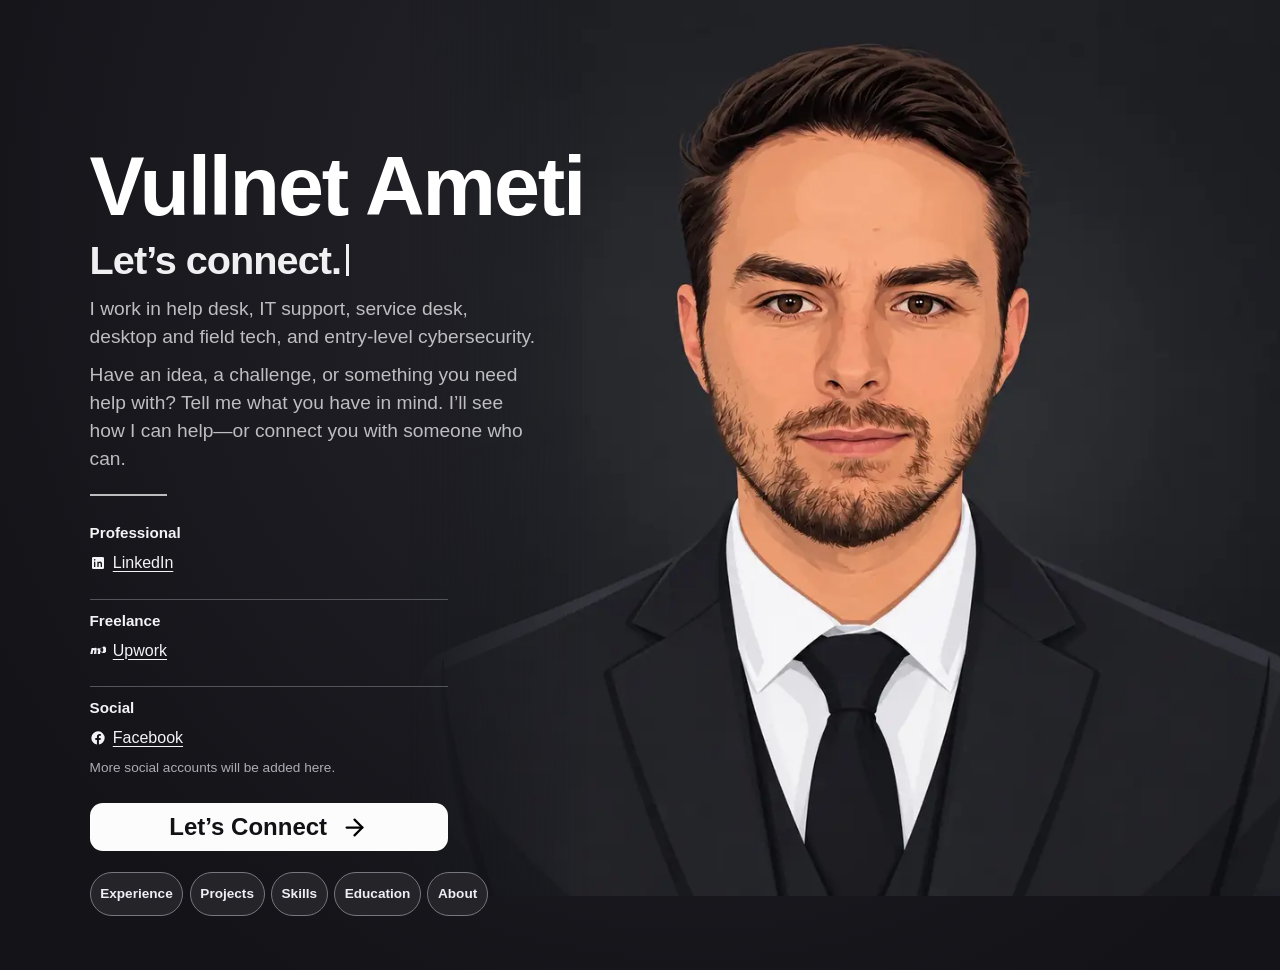
==== index.html @ 23dc3342 "Merge pull request #1 from deusordo/va-link-hub Turn /va into a professional, freelance, and social " ====
<!doctype html>
<html lang="en">
<head>
  <meta charset="utf-8">
  <meta name="viewport" content="width=device-width,initial-scale=1">
  <meta name="theme-color" content="#17171b">
  <meta name="description" content="Help desk, IT support, service desk, desktop and field tech, and entry-level cybersecurity. Connect with Vullnet Ameti.">
  <title>Vullnet Ameti | Let’s Connect</title>
  <link rel="canonical" href="https://deusordo.github.io/va/">
  <meta property="og:type" content="website">
  <meta property="og:site_name" content="Vullnet Ameti | Let’s Connect">
  <meta property="og:title" content="Vullnet Ameti | Let’s Connect">
  <meta property="og:description" content="Help desk, IT support, service desk, desktop and field tech, and entry-level cybersecurity. Connect with Vullnet Ameti.">
  <meta property="og:url" content="https://deusordo.github.io/va/">
  <meta property="og:image" content="https://deusordo.github.io/va/social-preview.jpg">
  <meta property="og:image:width" content="1200">
  <meta property="og:image:height" content="630">
  <meta property="og:image:alt" content="Vullnet Ameti’s illustrated portrait beside the words Let’s Connect">
  <meta name="twitter:card" content="summary_large_image">
  <meta name="twitter:title" content="Vullnet Ameti | Let’s Connect">
  <meta name="twitter:description" content="Help desk, IT support, service desk, desktop and field tech, and entry-level cybersecurity. Connect with Vullnet Ameti.">
  <meta name="twitter:image" content="https://deusordo.github.io/va/social-preview.jpg">
  <meta name="twitter:image:alt" content="Vullnet Ameti’s illustrated portrait beside the words Let’s Connect">
  <link rel="icon" type="image/png" sizes="32x32" href="favicon.png">
  <link rel="stylesheet" href="styles.css?v=20261122hub">
</head>
<body>
  <main class="hero" aria-label="Vullnet Ameti | Let’s Connect">
    <section class="content" aria-labelledby="page-title">
      <h1 id="page-title">Vullnet Ameti</h1>
      <h2 class="tagline">
        <span class="tagline-original">Let’s connect.</span>
        <span class="tagline-animated" aria-hidden="true" hidden>Let’s <span class="tagline-word">connect.</span></span>
      </h2>
      <div class="intro-copy">
        <p>I work in help desk, IT support, service desk, desktop and field tech, and entry-level cybersecurity.</p>
        <p>Have an idea, a challenge, or something you need help with? Tell me what you have in mind. I’ll see how I can help—or connect you with someone who can.</p>
      </div>
      <div class="rule" aria-hidden="true"></div>
      <div class="link-hub" aria-label="Ways to connect">
        <section aria-labelledby="hub-professional">
          <h2 id="hub-professional">Professional</h2>
          <ul class="hub-links">
            <li>
              <a href="https://www.linkedin.com/in/vameti" target="_blank" rel="noopener noreferrer">
                <svg viewBox="0 0 24 24" width="16" height="16" fill="currentColor" aria-hidden="true" focusable="false"><path d="M19 3a2 2 0 0 1 2 2v14a2 2 0 0 1-2 2H5a2 2 0 0 1-2-2V5a2 2 0 0 1 2-2h14ZM8 10H6v8h2v-8ZM7 6.1a1.2 1.2 0 1 0 0 2.4 1.2 1.2 0 0 0 0-2.4Zm8.4 3.7c-1.1 0-1.9.5-2.4 1.2v-1h-2v8h2v-4.4c0-1 .5-1.7 1.5-1.7s1.5.7 1.5 1.7V18h2v-4.8c0-2-1-3.4-2.6-3.4Z"/></svg>
                LinkedIn
              </a>
            </li>
          </ul>
        </section>
        <section aria-labelledby="hub-freelance">
          <h2 id="hub-freelance">Freelance</h2>
          <ul class="hub-links">
            <li>
              <a href="https://www.upwork.com/freelancers/~01e69dcc253a050447" target="_blank" rel="noopener noreferrer">
                <svg viewBox="0 0 24 24" width="16" height="16" fill="currentColor" aria-hidden="true" focusable="false"><path d="M18.6 7.3c-1.7 0-3.1.8-4.1 2.1l.3-1.7h-3.5l-1.2 8.3c0 .3-.3.5-.6.5h-.1c-.5 0-.8-.5-.7-1L10 9.3c.2-1.3-.6-2-1.9-2-.9 0-1.8.4-2.5 1.1L6.2 7.5H2.5L.4 16.6h3.5l.8-5.2c.1-.6.6-1 1.2-1s.9.5.8 1.1l-.8 5.1h3.6l.8-5.2c.1-.6.6-1 1.2-1s.9.5.8 1.1l-.8 5.1h3.6l.6-4.1c1.1 1.6 2.6 2.6 4.5 2.6 2.4 0 4.4-2 4.4-5.2 0-2.7-1.7-4.5-4.5-4.5Zm-.4 6.3c-1.2 0-2.2-1-2.7-2.6l-.2-1c.5-1.5 1.5-2.4 2.7-2.4 1.2 0 2 .8 2 2.2 0 1.8-.8 3.8-1.8 3.8Z"/></svg>
                Upwork
              </a>
            </li>
          </ul>
        </section>
        <section aria-labelledby="hub-social">
          <h2 id="hub-social">Social</h2>
          <ul class="hub-links">
            <li>
              <a href="https://www.facebook.com/profile.php?id=61583661305704" target="_blank" rel="noopener noreferrer">
                <svg viewBox="0 0 24 24" width="16" height="16" fill="currentColor" aria-hidden="true" focusable="false"><path d="M22 12a10 10 0 1 0-11.6 9.9v-7h-2.5V12h2.5V9.8c0-2.5 1.5-3.9 3.7-3.9 1.1 0 2.2.2 2.2.2v2.5h-1.3c-1.2 0-1.6.7-1.6 1.5V12h2.8l-.4 2.9h-2.4v7A10 10 0 0 0 22 12Z"/></svg>
                Facebook
              </a>
            </li>
          </ul>
          <p class="hub-note">More social accounts will be added here.</p>
        </section>
      </div>
      <button id="open-form" class="button" type="button" aria-expanded="false" aria-controls="contact-panel">Let’s Connect <img class="icon" src="arrow-right.svg" alt="" aria-hidden="true"></button>
      <section id="contact-panel" class="contact-panel" aria-labelledby="contact-heading" hidden>
        <div class="panel-heading"><h2 id="contact-heading" tabindex="-1">Let’s Connect</h2><button id="close-form" type="button" class="close" aria-label="Close contact form"><img class="icon" src="x.svg" alt="" aria-hidden="true"></button></div>
        <form id="contact-form" method="POST" action="https://formspree.io/f/xwloqyor">
          <div class="form-field">
            <label for="contact-name">Name</label>
            <input id="contact-name" name="name" type="text" autocomplete="name" pattern="(?=.*\p{L})[\p{L}\p{M} .’'\-]+" title="Use letters, spaces, apostrophes, periods, or hyphens." maxlength="160" required>
          </div>
          <div class="field-row">
            <div class="form-field">
              <label for="email">Email</label>
              <input id="email" name="email" type="email" autocomplete="email" pattern="[^@\s]+@[^@\s]+\.[^@\s]+" title="Enter an email address like you@example.com." maxlength="254" required>
            </div>
            <div class="form-field">
              <label for="phone">Phone (optional)</label>
              <input id="phone" name="phone" type="tel" autocomplete="tel" pattern="\+?(?:[ .\(\)\-]*[0-9]){7,15}[ .\(\)\-]*" title="Enter 7 to 15 digits. Include a country code for international numbers." maxlength="40">
            </div>
          </div>
          <div class="form-field">
            <label for="message">What can I help you with?</label>
            <textarea id="message" name="message" rows="3" maxlength="5000" required placeholder="Tell me a little about your idea, challenge, or what you need help with."></textarea>
          </div>
          <details class="meeting-options" id="meeting-options" hidden>
            <summary>Suggest a meeting time (optional)</summary>
            <fieldset class="time-request" id="time-request" aria-describedby="time-hours time-request-help">
              <legend class="field-label">Preferred meeting time</legend>
              <p class="time-help" id="time-hours">Monday–Friday, 4–9 PM Central Time.</p>
              <div class="calendar-view picker-view">
                <div class="month-heading">
                  <button type="button" id="previous-month" aria-label="Previous month">‹</button>
                  <p id="preferred-month" aria-live="polite"></p>
                  <button type="button" id="next-month" aria-label="Next month">›</button>
                </div>
                <div class="calendar-week" aria-hidden="true">
                  <span>Sun</span><span>Mon</span><span>Tue</span><span>Wed</span><span>Thu</span><span>Fri</span><span>Sat</span>
                </div>
                <div class="calendar-days" role="group" aria-labelledby="preferred-month"></div>
              </div>
              <div class="time-view picker-view" hidden>
                <div class="time-heading">
                  <button type="button" id="back-to-dates">‹ Dates</button>
                  <h3 id="chosen-date" tabindex="-1"></h3>
                </div>
                <div class="time-slots" role="group" aria-label="Preferred time slots"></div>
              </div>
              <div class="selection-view picker-view" hidden>
                <h3 id="selection-heading" tabindex="-1" aria-describedby="selected-slot">Selected date and time</h3>
                <p id="selected-slot">
                  <span id="selected-date-text"></span>
                  <span id="selected-time-text"></span>
                </p>
                <div class="selection-actions">
                  <button type="button" id="change-time">Change time</button>
                  <button type="button" id="change-date">Change date</button>
                </div>
              </div>
              <div class="time-choice">
                <p class="time-feedback" role="status"></p>
                <button type="button" id="skip-time">Skip scheduling</button>
              </div>
              <p class="time-help" id="time-request-help">Suggested times are requests, not confirmed appointments. I’ll follow up to confirm.</p>
            </fieldset>
          </details>
          <input type="hidden" name="subject" value="Vullnet Ameti | Personal Portfolio — New Connection Request">
          <input type="hidden" name="source" value="VA">
          <div class="honeypot" aria-hidden="true"><label for="website">Leave this blank</label><input id="website" name="_gotcha" type="text" tabindex="-1" autocomplete="off"></div>
          <p class="form-privacy">I use these details to respond to your inquiry and coordinate any help. Formspree processes this form.</p>
          <button class="button send" type="submit">Send Message <img class="icon" src="arrow-right.svg" alt="" aria-hidden="true"></button>
          <p id="form-status" class="status" role="status" aria-live="polite"></p>
          <p id="form-alternative" class="status form-alternative" hidden><a href="https://www.linkedin.com/in/vameti">Or reach me on LinkedIn</a></p>
        </form>
        <div class="contact-confirmation" id="contact-confirmation" hidden>
          <p id="confirmation-message">Thanks for reaching out. I’ve received your message and will review it. I’ll be in touch about the next steps.</p>
          <div id="confirmation-request" hidden>
            <p><strong>Preferred Meeting Time</strong><br><span id="confirmation-time"></span></p>
            <p>Your meeting is not yet confirmed. I’ll follow up to confirm.</p>
          </div>
        </div>
      </section>
    </section>
    <div class="portrait-wrap"><img src="portrait.svg" alt="Illustrated portrait of Vullnet Ameti wearing a dark suit" width="1000" height="1000"></div>
    <section class="portfolio" aria-label="Portfolio">
      <div class="portfolio-pills" role="group" aria-label="Portfolio sections" hidden>
        <button type="button" id="pill-experience" aria-controls="portfolio-experience" aria-expanded="false">Experience</button>
        <button type="button" id="pill-projects" aria-controls="portfolio-projects" aria-expanded="false">Projects</button>
        <button type="button" id="pill-skills" aria-controls="portfolio-skills" aria-expanded="false">Skills</button>
        <button type="button" id="pill-education" aria-controls="portfolio-education" aria-expanded="false">Education</button>
        <button type="button" id="pill-about" aria-controls="portfolio-about" aria-expanded="false">About</button>
      </div>
      <section class="portfolio-panel" id="portfolio-experience" aria-labelledby="experience-heading">
        <h2 id="experience-heading">Experience</h2>
        <dl class="work-history">
          <div>
            <div class="job-heading">
              <dt>Advocate Health <span>IT Technical Support Administrator II</span></dt>
              <dd>3+ years</dd>
            </div>
            <p class="job-line">IT support across 14 clinics, including help desk, service desk, and desktop and field support.</p>
          </div>
          <div>
            <div class="job-heading">
              <dt>Brooksource <span>IT Field Technician</span></dt>
              <dd>10 months</dd>
            </div>
            <p class="job-line">Contract field technician supporting Advocate Aurora Health: equipment setup, hardware and software support, and upgrades.</p>
          </div>
          <div>
            <div class="job-heading">
              <dt>Illyria Capital <span>Operations Analyst</span></dt>
              <dd>3 months</dd>
            </div>
            <p class="job-line">Prepared financial reports, market research, and competitor profiles.</p>
          </div>
          <div>
            <div class="job-heading">
              <dt>xCell Mobile / Planet Wireless <span>General Manager</span></dt>
              <dd>2 years, 7 months</dd>
            </div>
            <p class="job-line">Oversaw sales, technical support, HR, and accounting, and mentored staff.</p>
          </div>
          <div>
            <div class="job-heading">
              <dt>Milwaukee PC <span>Technician</span></dt>
              <dd>1 year</dd>
            </div>
            <p class="job-line">Diagnosed and repaired computers and performed hardware and software upgrades.</p>
          </div>
          <div>
            <div class="job-heading">
              <dt>Bemis <span>Production Assembler</span></dt>
              <dd>4 years</dd>
            </div>
            <p class="job-line">Production assembler.</p>
          </div>
          <div>
            <div class="job-heading">
              <dt>Fountain Park Restaurant <span>Assistant Manager</span></dt>
              <dd>6 years</dd>
            </div>
            <p class="job-line">Restaurant assistant manager.</p>
          </div>
        </dl>
      </section>
      <section class="portfolio-panel" id="portfolio-projects" aria-labelledby="projects-heading">
        <h2 id="projects-heading">Projects</h2>
        <ul class="portfolio-projects">
          <li>
            <div class="project-heading"><strong><a href="https://deusordo.github.io/men/" target="_blank" rel="noopener noreferrer">DEUS ORDO</a></strong><span class="project-status">Active initiative</span></div>
            <p>I’m organizing a brotherhood around mentorship, professional growth, accountability, and community service. I built its public site and the application flow for members and guests.</p>
            <p class="project-skills">Community building · Website development · Workflow design</p>
          </li>
          <li>
            <div class="project-heading"><strong>VIO AI Ecosystem</strong><span class="project-status">In development</span></div>
            <p>I’m building a personal AI system with specialized assistants for research, planning, and follow-up, with workflows that coordinate their work.</p>
            <p class="project-skills">AI tools · Process design · Automation</p>
          </li>
          <li>
            <div class="project-heading"><strong>Personal Home Lab</strong><span class="project-status">Active</span></div>
            <p>I configured a UniFi home network and use the setup to explore self-hosted services and Apple Home integrations through Homebridge.</p>
            <p class="project-skills">Networking · Systems administration · Smart-home integration</p>
          </li>
          <li>
            <div class="project-heading"><strong>NuMind</strong><span class="project-status">In development</span></div>
            <p>I’m developing a private educational toolkit for organizing early-learning activities, planning lessons, and tracking progress.</p>
            <p class="project-skills">Learning design · Information organization · Progress tracking</p>
          </li>

          <li>
            <div class="project-heading"><strong>Family Automation</strong><span class="project-status">In development</span></div>
            <p>I’m designing workflows that connect calendars, reminders, and shared routines so a household can coordinate tasks and schedules.</p>
            <p class="project-skills">Scheduling · Workflow design · Documentation</p>
          </li>
          <li>
            <div class="project-heading"><strong>Roundtable</strong><span class="project-status">Prototype</span></div>
            <p>I prototyped a local-first Mac app for assigning roles to AI assistants and comparing responses from different models.</p>
            <p class="project-skills">Rapid prototyping · Native Mac development · Multi-agent workflows</p>
          </li>
        </ul>
      </section>
      <section class="portfolio-panel" id="portfolio-skills" aria-labelledby="skills-heading">
        <h2 id="skills-heading">Skills</h2>
        <h3>Leadership and Management</h3>
        <ul class="portfolio-skills">
          <li>Team leadership</li>
          <li>Staff supervision</li>
          <li>Training and mentoring</li>
          <li>Operations management</li>
        </ul>
        <h3>Business and Operations</h3>
        <ul class="portfolio-skills">
          <li>Customer service</li>
          <li>Process improvement</li>
          <li>Practical problem-solving</li>
          <li>Workflow design</li>
        </ul>
        <h3>Communication and Relationships</h3>
        <ul class="portfolio-skills">
          <li>Cross-team collaboration</li>
          <li>Customer communication</li>
          <li>Vendor coordination</li>
          <li>Relationship building</li>
        </ul>
        <h3>Planning and Organization</h3>
        <ul class="portfolio-skills">
          <li>Project planning</li>
          <li>Task prioritization</li>
          <li>Scheduling</li>
          <li>Research</li>
          <li>Technical documentation</li>
        </ul>
        <h3>Technology</h3>
        <ul class="portfolio-skills">
          <li>IT support and troubleshooting</li>
          <li>Computer imaging and deployment</li>
          <li>Network troubleshooting</li>
          <li>Cybersecurity fundamentals</li>
          <li>Systems administration</li>
          <li>Smart-home integration</li>
          <li>AI tools and automation</li>
        </ul>
        <h3>Creative and Entrepreneurial</h3>
        <ul class="portfolio-skills">
          <li>Website development</li>
          <li>Product ideation</li>
          <li>Community building</li>
          <li>Systems design</li>
          <li>Independent learning</li>
        </ul>
      </section>
      <section class="portfolio-panel" id="portfolio-education" aria-labelledby="education-heading">
        <h2 id="education-heading">Education</h2>
        <p><strong>Associate of Applied Science in Cybersecurity</strong><br>Lakeshore Technical College · December 2024</p>
        <p><strong>B.S. in Cybersecurity and Information Assurance</strong><br>Western Governors University · In progress</p>
        <h3>Professional Certifications</h3>
        <p><strong>CompTIA A+</strong><br>April 14, 2026</p>
      </section>
      <section class="portfolio-panel" id="portfolio-about" aria-labelledby="about-heading">
        <h2 id="about-heading">About</h2>
        <p>I’m Vullnet Ameti. I work in IT support and help desk roles, and I’ve also managed businesses and worked on the production floor. I enjoy solving practical problems and connecting people who can help each other.</p>
        <p><strong>Practical experience. Personal connections. Follow-through.</strong></p>
      </section>
    </section>
    <div class="matrix-trail" aria-hidden="true"></div>
  </main>
  <script src="time-picker.js?v=1efd9b33efb6" defer></script>
  <script src="script.js?v=64a98c7fd4af" defer></script>
  <script src="typewriter.js?v=c1694b3ef0aa" defer></script>
  <script src="portfolio.js?v=20261122hub" defer></script>
  <script src="matrix.js?v=2095cfff401c" defer></script>
</body>
</html>
---- styles.css ----
:root {
  color-scheme: dark;
  font-family: Arial, Helvetica, sans-serif;
  color: #fff;
  background: #17171c;
}

* {
  box-sizing: border-box;
}

body {
  margin: 0;
}

.hero {
  position: relative;
  isolation: isolate;
  min-height: 100svh;
  overflow: clip;
  background: radial-gradient(ellipse at 54% 22%, #25252b, #131318 82%);
}

.content {
  position: relative;
  z-index: 1;
  width: min(48vw, 48rem);
  margin-inline-start: 7vw;
  padding-block-start: clamp(4.5rem, 16svh, 10rem);
}

h1 {
  margin: 0 0 .5rem;
  font-size: clamp(3rem, 6.45vw, 6rem);
  line-height: 1.04;
  letter-spacing: -.025em;
}

.tagline {
  margin: 0 0 .8rem;
  color: #f0f0f2;
  font-size: clamp(1.65rem, 3.1vw, 2.8rem);
  font-weight: 650;
  line-height: 1.12;
  letter-spacing: -.025em;
}

.intro-copy {
  max-width: 28rem;
  color: #bebec1;
  font-size: clamp(1rem, 1.5vw, 1.225rem);
  line-height: 1.45;
}

.intro-copy p { margin: 0; }
.intro-copy p + p { margin-block-start: .65rem; }

.tagline-is-animated .tagline-original {
  position: absolute;
  width: 1px;
  height: 1px;
  overflow: hidden;
  white-space: nowrap;
  clip-path: inset(50%);
}

.tagline-animated {
  white-space: nowrap;
}

@media (prefers-reduced-motion: no-preference) {
  .tagline-word::after {
    display: inline-block;
    width: .065em;
    height: .82em;
    margin-inline-start: .13em;
    vertical-align: -.055em;
    background: currentColor;
    content: "";
    animation: tagline-caret 1s step-end infinite;
  }

  .tagline-is-paused .tagline-word::after { animation-play-state: paused; }

  @keyframes tagline-caret {
    50% { opacity: 0; }
  }
}

.rule {
  width: 4.85rem;
  height: 2px;
  margin-block: 1.35rem 1.75rem;
  background: #bdbdc0;
}

.button {
  display: inline-flex;
  align-items: center;
  justify-content: center;
  gap: .85rem;
  width: min(100%, 22.4rem);
  min-height: 3rem;
  padding: .55rem 1rem;
  border: 0;
  border-radius: .8rem;
  color: #121216;
  background: #fcfcfc;
  font: 700 clamp(1.125rem, 1.9vw, 1.5rem) / 1.1 Arial, Helvetica, sans-serif;
  cursor: pointer;
}

.button:hover {
  background: #e8e8eb;
}

.button:disabled {
  cursor: wait;
  opacity: .7;
}

.button:focus-visible,
.close:focus-visible,
.portfolio button:focus-visible,
.portfolio a:focus-visible,
.link-hub a:focus-visible,
.form-alternative a:focus-visible,
.meeting-options summary:focus-visible,
.time-request button:focus-visible,
input:focus-visible,
textarea:focus-visible {
  outline: 2px solid #bcbcff;
  outline-offset: 3px;
}

.icon {
  width: 1.15em;
  height: 1.15em;
  flex: none;
}

.portfolio {
  position: relative;
  z-index: 1;
  width: min(43vw, 33rem);
  margin-inline-start: 7vw;
  padding-block: .95rem 3rem;
  color: #c5c5ca;
  font-size: .9rem;
  line-height: 1.45;
}

.portfolio-pills:not([hidden]) {
  display: flex;
  flex-wrap: wrap;
  gap: .4rem;
  padding: .35rem;
  margin-inline: -.35rem;
}

.portfolio-pills button {
  flex: none;
  min-height: 2.75rem;
  padding: .45rem .6rem;
  border: 1px solid #777780;
  border-radius: 999px;
  color: #eeeef4;
  background: #242429;
  font: 600 .85rem / 1.2 Arial, Helvetica, sans-serif;
  -webkit-tap-highlight-color: #ffffff1a;
  cursor: pointer;
}

.portfolio :is(button, a):focus-visible { outline-color: #e3e3e8; }

.portfolio-pills button[aria-expanded="true"] {
  border-color: #dddde5;
  color: #fff;
  background: #3b3b43;
}

@media (hover: hover) {
  .portfolio-pills button:hover { border-color: #dddde5; }
}

.portfolio-panel {
  margin-block-start: .6rem;
  padding: .85rem 0 .3rem;
  border-block-start: 1px solid #54545d;
  overflow-wrap: anywhere;
}

.portfolio-panel :is(h2, h3, strong, dt) { color: #f4f4f7; }
.portfolio-panel h2 { margin: 0 0 .5rem; font-size: 1.05rem; }
.portfolio-panel h3 { margin: .9rem 0 .4rem; font-size: .9rem; }
.portfolio-panel p { margin: 0; }
.portfolio-panel p + p { margin-block-start: .5rem; }
.portfolio-panel :is(dl, ul) { margin: 0; padding: 0; }
.portfolio-panel ul { list-style: none; }
.portfolio-panel a { color: #f4f4f7; text-underline-offset: .2em; }

.connection-links {
  display: flex;
  flex-wrap: wrap;
  gap: .2rem 1.25rem;
}

.connection-links a { display: inline-flex; align-items: center; gap: .45rem; min-height: 2.75rem; }
.connection-links svg { flex: none; }

.link-hub {
  width: min(100%, 22.4rem);
  margin: 0 0 1.75rem;
}

.link-hub section + section {
  margin-block-start: .85rem;
  padding-block-start: .75rem;
  border-block-start: 1px solid #54545d;
}

.link-hub h2 {
  margin: 0;
  color: #f4f4f7;
  font-size: .95rem;
}

.hub-links {
  list-style: none;
  margin: 0;
  padding: 0;
}

.hub-links a {
  display: inline-flex;
  align-items: center;
  gap: .45rem;
  min-height: 2.75rem;
  color: #f4f4f7;
  text-underline-offset: .2em;
}

.hub-links svg { flex: none; }

.hub-note {
  margin: 0;
  color: #acacb4;
  font-size: .85rem;
}

.job-heading {
  display: flex;
  align-items: baseline;
  justify-content: space-between;
  gap: .45rem .8rem;
}

.work-history dt { font-weight: 600; }
.work-history dt span { display: block; color: #c5c5ca; font-weight: 400; }
.work-history dd { flex: none; margin: 0; font-size: .8rem; text-align: end; }
.job-line {
  margin: .25rem 0 0;
  color: #c5c5ca;
  font-size: .85rem;
}
.work-history div, .portfolio-projects li { padding-block: .55rem; }
.work-history div + div, .portfolio-projects li + li { border-block-start: 1px solid #ffffff24; }

.project-heading {
  display: flex;
  flex-wrap: wrap;
  align-items: baseline;
  gap: .2rem .65rem;
  margin-block-end: .25rem;
}

.project-status, .project-skills { color: #acacb4; font-size: .8rem; }

.portfolio-skills { display: flex; flex-wrap: wrap; gap: .4rem; }
.portfolio-skills li {
  padding: .28rem .65rem;
  border: 1px solid #5a5a65;
  border-radius: 999px;
}

@media (prefers-reduced-motion: no-preference) {
  .portfolio-pills button { transition: border-color .15s, background-color .15s; }
  .portfolio-pills:not([hidden]) ~ .portfolio-panel:not([hidden]) { animation: portfolio-reveal .18s ease-out; }

  @keyframes portfolio-reveal {
    from { opacity: 0; }
  }
}

.portrait-wrap {
  position: absolute;
  inset: 0 -2vw auto auto;
  width: max(63vw, min(100svh, 70vw));
  pointer-events: none;
}

.portrait-wrap img {
  display: block;
  width: 100%;
  height: auto;
  mask-image: linear-gradient(to right, transparent, #000 20%);
}

@media (any-pointer: fine) and (any-hover: hover) and (prefers-reduced-motion: no-preference) {
  .matrix-trail {
    position: fixed;
    inset: 0;
    overflow: hidden;
    pointer-events: none;
  }

  .matrix-trail span {
    position: absolute;
    color: #a0dfbd;
    font: 500 .8rem / 1 ui-monospace, monospace;
    animation: digit-fade .65s ease-out both;
  }

  @keyframes digit-fade {
    0% { opacity: 0; }
    14% { opacity: .37; }
    100% { opacity: 0; transform: translateY(5px); }
  }
}

.contact-panel {
  width: min(100%, 27.6rem);
  margin-block-start: 1.9rem;
  padding: .85rem clamp(1rem, 2.35vw, 1.9rem) 1rem;
  border: 1px solid #76767c;
  border-radius: 1.2rem;
  background: #17171be8;
  box-shadow: 0 12px 36px #0003;
}

@media (prefers-reduced-motion: no-preference) {
  .contact-panel:not([hidden]) { animation: contact-reveal .22s ease-out; }

  @keyframes contact-reveal {
    from { opacity: 0; }
  }
}

.panel-heading {
  position: relative;
  display: flex;
  align-items: center;
  justify-content: space-between;
  min-height: 2.25rem;
  margin-block-end: .65rem;
  padding-inline-end: 2.1rem;
}

.panel-heading h2 {
  margin: 0;
  font-size: 1.625rem;
  letter-spacing: -.025em;
}

.close {
  position: absolute;
  inset-inline-end: -.8rem;
  inset-block-start: -.62rem;
  width: 2.75rem;
  height: 2.75rem;
  display: grid;
  place-items: center;
  padding: 0;
  border: 0;
  border-radius: .55rem;
  background: transparent;
  font-size: 1rem;
  cursor: pointer;
}

.close:hover {
  background: #ffffff12;
}

.close .icon {
  filter: invert(1);
}

#contact-form:not([hidden]) {
  display: grid;
  gap: .5rem;
}

.contact-confirmation {
  color: #ddd;
  line-height: 1.45;
  overflow-wrap: anywhere;
}

.contact-confirmation p { margin: 0; }
#confirmation-request { margin-top: .9rem; }
#confirmation-request strong { color: #fff; }
#confirmation-request p + p { margin-top: .5rem; }

.field-row {
  display: grid;
  grid-template-columns: repeat(2, minmax(0, 1fr));
  gap: .5rem;
}

.form-field {
  display: grid;
  align-content: start;
  gap: .3rem;
  min-width: 0;
}

.form-field label {
  font-size: .9rem;
  font-weight: 600;
}

.meeting-options {
  margin-block-start: .25rem;
  border-block: 1px solid #54545d;
  color: #e1e1e5;
}

.meeting-options summary {
  min-height: 2.75rem;
  padding-block: .78rem;
  font-size: .9rem;
  line-height: 1.2;
  cursor: pointer;
}

.time-request {
  min-width: 0;
  margin: 0;
  padding: 0 0 .75rem;
  border: 0;
  color: #d8d8db;
  font-size: .9rem;
}

.time-request button {
  min-width: 0;
  min-height: 2.75rem;
  padding: .25rem;
  border: 1px solid transparent;
  border-radius: .5rem;
  color: inherit;
  background: #242428;
  font: inherit;
  cursor: pointer;
}

@media (hover: hover) {
  .time-request button:hover:not(:disabled):not([aria-pressed="true"]) { background: #34343b; }
}
.time-request button:disabled { opacity: .36; cursor: default; }
.time-request button[aria-pressed="true"] { color: #17171c; background: #eeeef4; }
.time-request button[aria-current="date"] { border-color: #a3a3ad; }

.month-heading, .time-heading, .time-choice {
  display: flex;
  align-items: center;
  gap: .5rem;
}

.month-heading {
  justify-content: space-between;
  margin-bottom: .4rem;
}

.month-heading button { width: 2.75rem; font-size: 1.2rem; }
.month-heading p, .time-heading h3 { margin: 0; font-size: .95rem; font-weight: 650; }

.calendar-week, .calendar-days, .time-slots {
  display: grid;
  gap: .25rem;
}

.calendar-week, .calendar-days { grid-template-columns: repeat(7, minmax(0, 1fr)); }

.calendar-week {
  margin-bottom: .25rem;
  color: #c5c5ca;
  font-size: .72rem;
  text-align: center;
}

.time-heading { margin-bottom: .45rem; }
.time-heading button { flex: none; padding-inline: .55rem; }

.time-slots {
  max-height: 15rem;
  overflow-y: auto;
  grid-template-columns: repeat(3, minmax(0, 1fr));
  padding: .3rem;
  font-size: .82rem;
  scrollbar-color: #666671 #242428;
}

.selection-view {
  padding: .85rem;
  border: 1px solid #65656d;
  border-radius: .65rem;
  background: #202025;
}

.selection-view h3 {
  margin: 0 0 .3rem;
  font-size: .875rem;
}

.selection-view p {
  margin: 0 0 .75rem;
  color: #fff;
  font-size: 1rem;
  line-height: 1.4;
}

.selection-view p span { display: block; }
#selected-time-text { font-weight: 650; }

.selection-actions {
  display: flex;
  flex-wrap: wrap;
  gap: .5rem;
}

.selection-actions button { padding-inline: .65rem; }

@media (prefers-reduced-motion: no-preference) {
  .picker-view:not([hidden]) { animation: picker-enter .4s ease-out both; }

  @keyframes picker-enter {
    from { opacity: 0; transform: translateY(.35rem); }
  }
}

.time-choice {
  justify-content: space-between;
  margin-top: .35rem;
}

.time-choice button { margin-inline-start: auto; padding-inline: .55rem; }
.time-feedback { margin: 0; font-weight: 600; }

.time-help {
  margin: .4rem 0 0;
  color: #c5c5ca;
  line-height: 1.4;
}

#time-hours { margin: 0 0 .5rem; }

.form-privacy {
  margin: .2rem 0 0;
  color: #c5c5ca;
  font-size: .8rem;
  line-height: 1.4;
}

.field-label {
  position: absolute;
  width: 1px;
  height: 1px;
  padding: 0;
  overflow: hidden;
  white-space: nowrap;
  clip-path: inset(50%);
}

input,
textarea {
  width: 100%;
  padding: .42rem .65rem;
  border: 1px solid #6d6d74;
  border-radius: .65rem;
  color: #fff;
  background: #242428;
  font: inherit;
  font-size: .9375rem;
}

input::placeholder,
textarea::placeholder {
  color: #c5c5ca;
  opacity: 1;
}

textarea {
  min-height: 4.9rem;
  resize: vertical;
}

.send {
  width: 100%;
  min-height: 2.5rem;
  margin-top: .4rem;
  border-radius: .65rem;
  font-size: 1.125rem;
}

.status {
  margin: .15rem 0 0;
  color: #ddd;
  font-size: .875rem;
  line-height: 1.4;
}

.status:empty {
  margin: 0;
  height: 0;
  margin-block-start: -.5rem;
}

.form-alternative a { color: #eeeef4; text-underline-offset: .2em; }

.honeypot {
  position: absolute;
  inset-inline-start: -9999px;
}

@media (max-width: 760px) {
  .content {
    width: auto;
    max-width: 34rem;
    margin-inline: auto;
    padding: clamp(2rem, 5.5svh, 2.75rem) clamp(1rem, 5vw, 1.5rem) 1.15rem;
  }

  h1 {
    font-size: clamp(2.7rem, 9.9vw, 4.5rem);
  }

  .tagline {
    font-size: clamp(1.45rem, 5.6vw, 1.95rem);
  }

  .rule {
    margin-block: 1.1rem 1.35rem;
  }

  .contact-panel {
    margin-block-start: 1.35rem;
  }

  input,
  textarea {
    min-height: 2.75rem;
    padding-inline: .55rem;
    font-size: 1rem;
    scroll-margin-block: 1rem;
  }

  textarea {
    min-height: 5.5rem;
  }

  .send {
    min-height: 2.75rem;
  }

  .portrait-wrap {
    position: relative;
    inset: auto;
    width: min(100%, 34rem);
    margin-inline: auto;
  }

  .portrait-wrap img {
    mask-image: linear-gradient(to bottom, transparent, #000 16%, #000 83%, transparent);
  }

  .portfolio {
    width: 100%;
    max-width: 34rem;
    margin-inline: auto;
    padding: .15rem clamp(1rem, 5vw, 1.5rem) 2rem;
  }

  .portfolio-pills:not([hidden]) {
    flex-wrap: nowrap;
    overflow-x: auto;
    scrollbar-width: thin;
    scrollbar-color: #777780 transparent;
  }
}
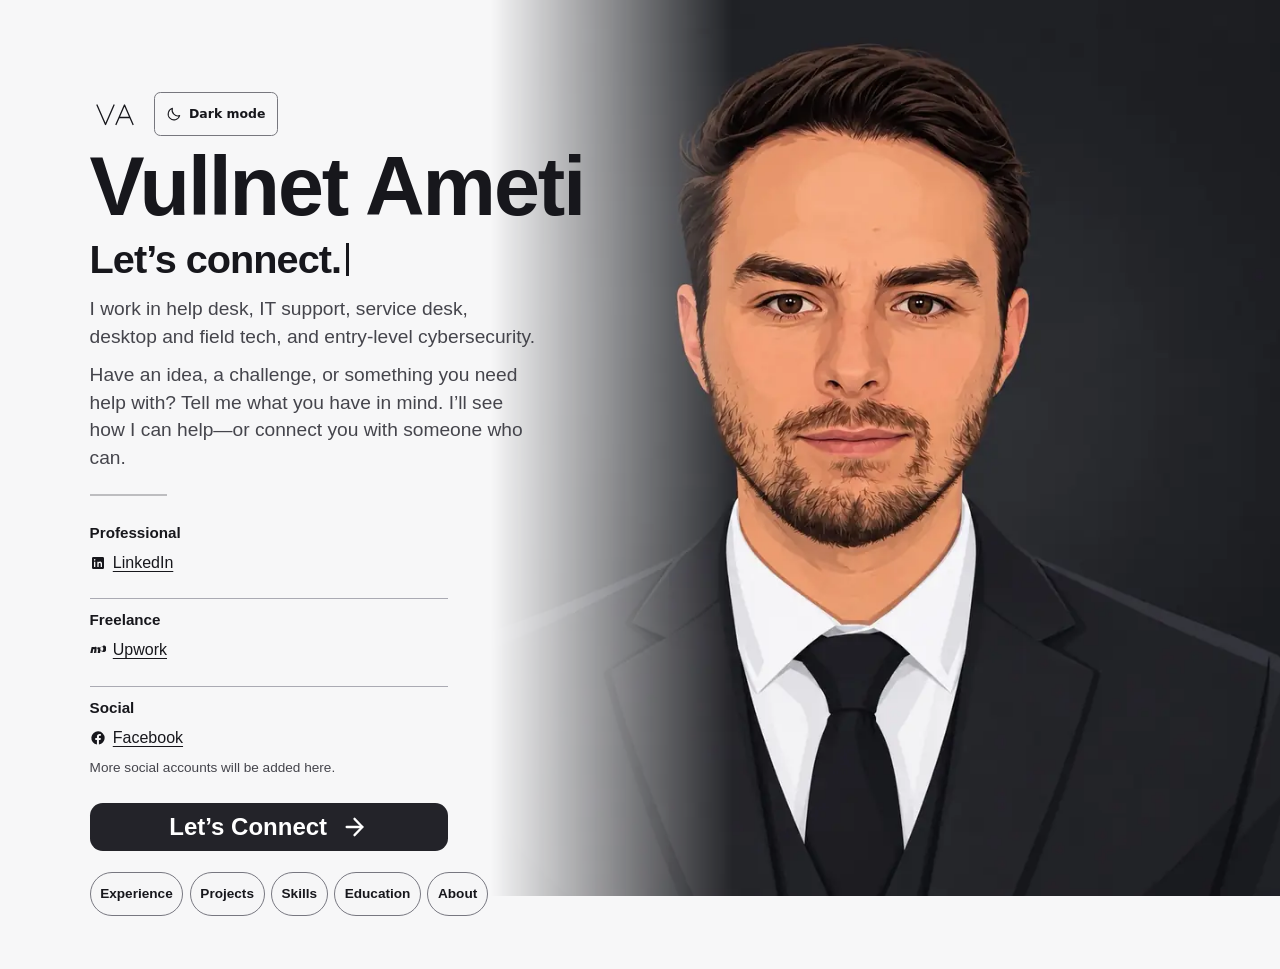
==== commit 7bb7b5c1: "Add the VA monogram and a light and dark theme" ====
--- a/index.html
+++ b/index.html
@@ -21,12 +21,22 @@
   <meta name="twitter:description" content="Help desk, IT support, service desk, desktop and field tech, and entry-level cybersecurity. Connect with Vullnet Ameti.">
   <meta name="twitter:image" content="https://deusordo.github.io/va/social-preview.jpg">
   <meta name="twitter:image:alt" content="Vullnet Ameti’s illustrated portrait beside the words Let’s Connect">
-  <link rel="icon" type="image/png" sizes="32x32" href="favicon.png">
-  <link rel="stylesheet" href="styles.css?v=20261122hub">
+  <link rel="icon" type="image/png" sizes="32x32" href="./favicon.png?v=20261123va">
+  <link rel="icon" type="image/svg+xml" href="./favicon.svg">
+  <script src="./theme.js"></script>
+  <link rel="stylesheet" href="styles.css?v=20261123theme">
 </head>
 <body>
   <main class="hero" aria-label="Vullnet Ameti | Let’s Connect">
     <section class="content" aria-labelledby="page-title">
+      <div class="page-tools">
+        <a class="va-home" href="./" aria-label="Vullnet Ameti home"><span aria-hidden="true"></span></a>
+        <button class="theme-toggle" data-theme-toggle type="button" hidden>
+          <svg class="theme-sun" viewBox="0 0 24 24" aria-hidden="true"><circle cx="12" cy="12" r="4"/><path d="M12 2v2m0 16v2M2 12h2m16 0h2M4.93 4.93l1.41 1.41m11.32 11.32 1.41 1.41m0-14.14-1.41 1.41M6.34 17.66l-1.41 1.41"/></svg>
+          <svg class="theme-moon" viewBox="0 0 24 24" aria-hidden="true"><path d="M20.5 14.4A8.7 8.7 0 0 1 9.6 3.5 8.8 8.8 0 1 0 20.5 14.4Z"/></svg>
+          <span data-theme-label>Theme</span>
+        </button>
+      </div>
       <h1 id="page-title">Vullnet Ameti</h1>
       <h2 class="tagline">
         <span class="tagline-original">Let’s connect.</span>
--- a/styles.css
+++ b/styles.css
@@ -689,3 +689,65 @@
     scrollbar-color: #777780 transparent;
   }
 }
+
+
+:root { --theme-outline: #87878e; --theme-hover: #ffffff12; }
+.page-tools { display: flex; align-items: center; gap: 1rem; margin-block-end: .35rem; }
+.va-home { display: grid; place-items: center; width: 3rem; min-height: 2.75rem; color: inherit; }
+.va-home span { display: block; width: 3.25rem; height: 3rem; background: currentColor; mask: url('./va-mark.svg') center / contain no-repeat; }
+.va-home:focus-visible { outline: 2px solid currentColor; outline-offset: 3px; }
+.content { padding-block-start: clamp(3rem, 10svh, 6.5rem); }
+@media (max-width: 760px) { .content { padding-block-start: 1.5rem; } }
+:root[data-theme="light"] {
+  color-scheme: light;
+  color: #17171c;
+  background: #f7f7f8;
+  --theme-outline: #77777e;
+  --theme-hover: #0000000a;
+  --va-body: #45454c;
+  --va-line: #aaaab3;
+  --va-field: #f6f6f7;
+}
+:root[data-theme="light"] .hero { background: #f7f7f8; }
+:root[data-theme="light"] .portrait-wrap img { mask-image: linear-gradient(to right, transparent 9%, #000 36%); }
+@media (max-width: 760px) {
+  :root[data-theme="light"] .portrait-wrap img { mask-image: linear-gradient(to bottom, transparent, #000 16%, #000 83%, transparent); }
+}
+:root[data-theme="light"] :is(.tagline, .portfolio-panel :is(h2, h3, strong, dt, a), .link-hub h2, .hub-links a, #confirmation-request strong, .form-alternative a, .selection-view p) { color: #17171c; }
+:root[data-theme="light"] :is(.intro-copy, .portfolio, .work-history dt span, .job-line, .project-status, .project-skills, .hub-note, .calendar-week, .time-help, .form-privacy, .status, .contact-confirmation, .time-request, .meeting-options) { color: var(--va-body); }
+:root[data-theme="light"] :is(.portfolio-panel, .link-hub section + section, .work-history div + div, .portfolio-projects li + li, .meeting-options) { border-color: var(--va-line); }
+:root[data-theme="light"] :is(.portfolio-pills button, .time-request button, .selection-view, input, textarea) { color: #17171c; background: var(--va-field); }
+:root[data-theme="light"] :is(input, textarea)::placeholder { color: var(--va-body); }
+:root[data-theme="light"] .portfolio-pills button[aria-expanded="true"], :root[data-theme="light"] .time-request button[aria-pressed="true"] { color: #fff; background: #2c2c34; border-color: #2c2c34; }
+:root[data-theme="light"] .time-request button:hover:not(:disabled):not([aria-pressed="true"]) { background: #e5e5e9; }
+:root[data-theme="light"] .portfolio-pills button:hover { border-color: #24242b; }
+:root[data-theme="light"] :is(button, a, input, textarea, summary):focus-visible { outline-color: #3d3d62; }
+:root[data-theme="light"] .button { color: #fff; background: #232329; }
+:root[data-theme="light"] .button:hover { background: #35353e; }
+:root[data-theme="light"] .button img { filter: invert(1); }
+:root[data-theme="light"] .contact-panel { background: #fff; box-shadow: 0 10px 28px #00000012; }
+:root[data-theme="light"] .close:hover { background: #0000000e; }
+:root[data-theme="light"] .close img { filter: none; }
+:root[data-theme="light"] .matrix-trail span { color: #155e3c; }
+
+.theme-toggle {
+  display: inline-flex;
+  align-items: center;
+  justify-content: center;
+  gap: .45rem;
+  flex: none;
+  min-height: 2.75rem;
+  padding: .35rem .7rem;
+  border: 1px solid var(--theme-outline);
+  border-radius: .4rem;
+  color: inherit;
+  background: transparent;
+  font: 600 .78rem/1.2 system-ui, sans-serif;
+  white-space: nowrap;
+  cursor: pointer;
+}
+.theme-toggle[hidden], .theme-sun, :root[data-theme="dark"] .theme-moon { display: none; }
+:root[data-theme="dark"] .theme-sun { display: block; }
+.theme-toggle svg { width: 1rem; height: 1rem; fill: none; stroke: currentColor; stroke-width: 1.55; stroke-linecap: round; stroke-linejoin: round; }
+.theme-toggle:hover { background: var(--theme-hover); }
+.theme-toggle:focus-visible { outline: 2px solid currentColor; outline-offset: 3px; }
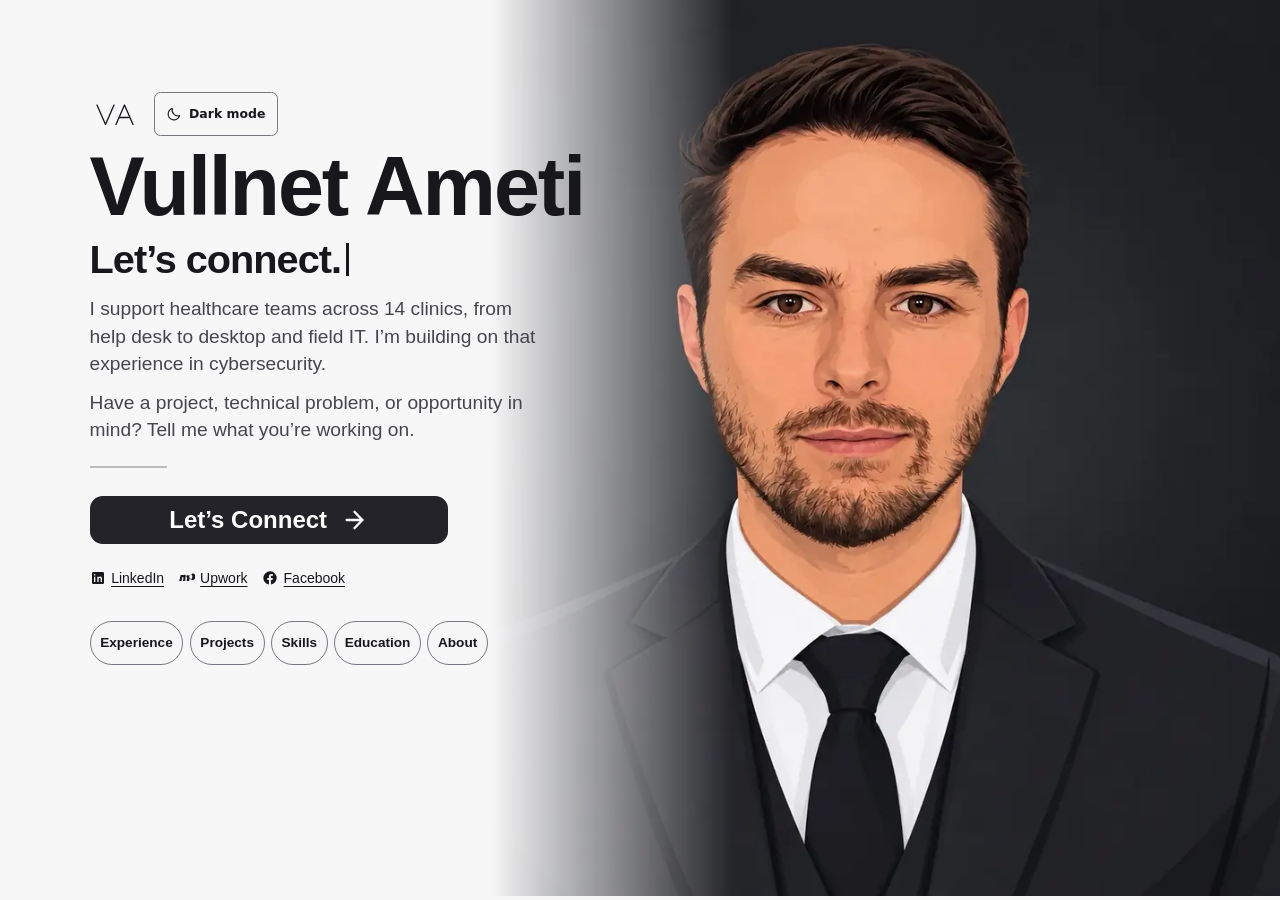
==== commit cbc9121a: "Lead with contact and clarify the personal portfolio" ====
--- a/index.html
+++ b/index.html
@@ -4,30 +4,30 @@
   <meta charset="utf-8">
   <meta name="viewport" content="width=device-width,initial-scale=1">
   <meta name="theme-color" content="#17171b">
-  <meta name="description" content="Help desk, IT support, service desk, desktop and field tech, and entry-level cybersecurity. Connect with Vullnet Ameti.">
-  <title>Vullnet Ameti | Let’s Connect</title>
+  <meta name="description" content="Vullnet Ameti’s portfolio. Healthcare IT support across 14 clinics, cybersecurity, and independent projects.">
+  <title>Vullnet Ameti | Personal Portfolio</title>
   <link rel="canonical" href="https://deusordo.github.io/va/">
   <meta property="og:type" content="website">
-  <meta property="og:site_name" content="Vullnet Ameti | Let’s Connect">
-  <meta property="og:title" content="Vullnet Ameti | Let’s Connect">
-  <meta property="og:description" content="Help desk, IT support, service desk, desktop and field tech, and entry-level cybersecurity. Connect with Vullnet Ameti.">
+  <meta property="og:site_name" content="Vullnet Ameti | Personal Portfolio">
+  <meta property="og:title" content="Vullnet Ameti | Personal Portfolio">
+  <meta property="og:description" content="Vullnet Ameti’s portfolio. Healthcare IT support across 14 clinics, cybersecurity, and independent projects.">
   <meta property="og:url" content="https://deusordo.github.io/va/">
   <meta property="og:image" content="https://deusordo.github.io/va/social-preview.jpg">
   <meta property="og:image:width" content="1200">
   <meta property="og:image:height" content="630">
   <meta property="og:image:alt" content="Vullnet Ameti’s illustrated portrait beside the words Let’s Connect">
   <meta name="twitter:card" content="summary_large_image">
-  <meta name="twitter:title" content="Vullnet Ameti | Let’s Connect">
-  <meta name="twitter:description" content="Help desk, IT support, service desk, desktop and field tech, and entry-level cybersecurity. Connect with Vullnet Ameti.">
+  <meta name="twitter:title" content="Vullnet Ameti | Personal Portfolio">
+  <meta name="twitter:description" content="Vullnet Ameti’s portfolio. Healthcare IT support across 14 clinics, cybersecurity, and independent projects.">
   <meta name="twitter:image" content="https://deusordo.github.io/va/social-preview.jpg">
   <meta name="twitter:image:alt" content="Vullnet Ameti’s illustrated portrait beside the words Let’s Connect">
   <link rel="icon" type="image/png" sizes="32x32" href="./favicon.png?v=20261123va">
   <link rel="icon" type="image/svg+xml" href="./favicon.svg">
   <script src="./theme.js"></script>
-  <link rel="stylesheet" href="styles.css?v=20261123theme">
+  <link rel="stylesheet" href="styles.css?v=20261123editorial">
 </head>
 <body>
-  <main class="hero" aria-label="Vullnet Ameti | Let’s Connect">
+  <main class="hero" aria-label="Vullnet Ameti | Personal Portfolio">
     <section class="content" aria-labelledby="page-title">
       <div class="page-tools">
         <a class="va-home" href="./" aria-label="Vullnet Ameti home"><span aria-hidden="true"></span></a>
@@ -43,46 +43,10 @@
         <span class="tagline-animated" aria-hidden="true" hidden>Let’s <span class="tagline-word">connect.</span></span>
       </h2>
       <div class="intro-copy">
-        <p>I work in help desk, IT support, service desk, desktop and field tech, and entry-level cybersecurity.</p>
-        <p>Have an idea, a challenge, or something you need help with? Tell me what you have in mind. I’ll see how I can help—or connect you with someone who can.</p>
+        <p>I support healthcare teams across 14 clinics, from help desk to desktop and field IT. I’m building on that experience in cybersecurity.</p>
+        <p>Have a project, technical problem, or opportunity in mind? Tell me what you’re working on.</p>
       </div>
       <div class="rule" aria-hidden="true"></div>
-      <div class="link-hub" aria-label="Ways to connect">
-        <section aria-labelledby="hub-professional">
-          <h2 id="hub-professional">Professional</h2>
-          <ul class="hub-links">
-            <li>
-              <a href="https://www.linkedin.com/in/vameti" target="_blank" rel="noopener noreferrer">
-                <svg viewBox="0 0 24 24" width="16" height="16" fill="currentColor" aria-hidden="true" focusable="false"><path d="M19 3a2 2 0 0 1 2 2v14a2 2 0 0 1-2 2H5a2 2 0 0 1-2-2V5a2 2 0 0 1 2-2h14ZM8 10H6v8h2v-8ZM7 6.1a1.2 1.2 0 1 0 0 2.4 1.2 1.2 0 0 0 0-2.4Zm8.4 3.7c-1.1 0-1.9.5-2.4 1.2v-1h-2v8h2v-4.4c0-1 .5-1.7 1.5-1.7s1.5.7 1.5 1.7V18h2v-4.8c0-2-1-3.4-2.6-3.4Z"/></svg>
-                LinkedIn
-              </a>
-            </li>
-          </ul>
-        </section>
-        <section aria-labelledby="hub-freelance">
-          <h2 id="hub-freelance">Freelance</h2>
-          <ul class="hub-links">
-            <li>
-              <a href="https://www.upwork.com/freelancers/~01e69dcc253a050447" target="_blank" rel="noopener noreferrer">
-                <svg viewBox="0 0 24 24" width="16" height="16" fill="currentColor" aria-hidden="true" focusable="false"><path d="M18.6 7.3c-1.7 0-3.1.8-4.1 2.1l.3-1.7h-3.5l-1.2 8.3c0 .3-.3.5-.6.5h-.1c-.5 0-.8-.5-.7-1L10 9.3c.2-1.3-.6-2-1.9-2-.9 0-1.8.4-2.5 1.1L6.2 7.5H2.5L.4 16.6h3.5l.8-5.2c.1-.6.6-1 1.2-1s.9.5.8 1.1l-.8 5.1h3.6l.8-5.2c.1-.6.6-1 1.2-1s.9.5.8 1.1l-.8 5.1h3.6l.6-4.1c1.1 1.6 2.6 2.6 4.5 2.6 2.4 0 4.4-2 4.4-5.2 0-2.7-1.7-4.5-4.5-4.5Zm-.4 6.3c-1.2 0-2.2-1-2.7-2.6l-.2-1c.5-1.5 1.5-2.4 2.7-2.4 1.2 0 2 .8 2 2.2 0 1.8-.8 3.8-1.8 3.8Z"/></svg>
-                Upwork
-              </a>
-            </li>
-          </ul>
-        </section>
-        <section aria-labelledby="hub-social">
-          <h2 id="hub-social">Social</h2>
-          <ul class="hub-links">
-            <li>
-              <a href="https://www.facebook.com/profile.php?id=61583661305704" target="_blank" rel="noopener noreferrer">
-                <svg viewBox="0 0 24 24" width="16" height="16" fill="currentColor" aria-hidden="true" focusable="false"><path d="M22 12a10 10 0 1 0-11.6 9.9v-7h-2.5V12h2.5V9.8c0-2.5 1.5-3.9 3.7-3.9 1.1 0 2.2.2 2.2.2v2.5h-1.3c-1.2 0-1.6.7-1.6 1.5V12h2.8l-.4 2.9h-2.4v7A10 10 0 0 0 22 12Z"/></svg>
-                Facebook
-              </a>
-            </li>
-          </ul>
-          <p class="hub-note">More social accounts will be added here.</p>
-        </section>
-      </div>
       <button id="open-form" class="button" type="button" aria-expanded="false" aria-controls="contact-panel">Let’s Connect <img class="icon" src="arrow-right.svg" alt="" aria-hidden="true"></button>
       <section id="contact-panel" class="contact-panel" aria-labelledby="contact-heading" hidden>
         <div class="panel-heading"><h2 id="contact-heading" tabindex="-1">Let’s Connect</h2><button id="close-form" type="button" class="close" aria-label="Close contact form"><img class="icon" src="x.svg" alt="" aria-hidden="true"></button></div>
@@ -162,6 +126,28 @@
           </div>
         </div>
       </section>
+      <nav class="link-hub" aria-label="Find me online">
+        <ul class="hub-links">
+          <li>
+            <a href="https://www.linkedin.com/in/vameti" target="_blank" rel="noopener noreferrer">
+              <svg viewBox="0 0 24 24" width="16" height="16" fill="currentColor" aria-hidden="true" focusable="false"><path d="M19 3a2 2 0 0 1 2 2v14a2 2 0 0 1-2 2H5a2 2 0 0 1-2-2V5a2 2 0 0 1 2-2h14ZM8 10H6v8h2v-8ZM7 6.1a1.2 1.2 0 1 0 0 2.4 1.2 1.2 0 0 0 0-2.4Zm8.4 3.7c-1.1 0-1.9.5-2.4 1.2v-1h-2v8h2v-4.4c0-1 .5-1.7 1.5-1.7s1.5.7 1.5 1.7V18h2v-4.8c0-2-1-3.4-2.6-3.4Z"/></svg>
+              LinkedIn
+            </a>
+          </li>
+          <li>
+            <a href="https://www.upwork.com/freelancers/~01e69dcc253a050447" target="_blank" rel="noopener noreferrer">
+              <svg viewBox="0 0 24 24" width="16" height="16" fill="currentColor" aria-hidden="true" focusable="false"><path d="M18.6 7.3c-1.7 0-3.1.8-4.1 2.1l.3-1.7h-3.5l-1.2 8.3c0 .3-.3.5-.6.5h-.1c-.5 0-.8-.5-.7-1L10 9.3c.2-1.3-.6-2-1.9-2-.9 0-1.8.4-2.5 1.1L6.2 7.5H2.5L.4 16.6h3.5l.8-5.2c.1-.6.6-1 1.2-1s.9.5.8 1.1l-.8 5.1h3.6l.8-5.2c.1-.6.6-1 1.2-1s.9.5.8 1.1l-.8 5.1h3.6l.6-4.1c1.1 1.6 2.6 2.6 4.5 2.6 2.4 0 4.4-2 4.4-5.2 0-2.7-1.7-4.5-4.5-4.5Zm-.4 6.3c-1.2 0-2.2-1-2.7-2.6l-.2-1c.5-1.5 1.5-2.4 2.7-2.4 1.2 0 2 .8 2 2.2 0 1.8-.8 3.8-1.8 3.8Z"/></svg>
+              Upwork
+            </a>
+          </li>
+          <li>
+            <a href="https://www.facebook.com/profile.php?id=61583661305704" target="_blank" rel="noopener noreferrer">
+              <svg viewBox="0 0 24 24" width="16" height="16" fill="currentColor" aria-hidden="true" focusable="false"><path d="M22 12a10 10 0 1 0-11.6 9.9v-7h-2.5V12h2.5V9.8c0-2.5 1.5-3.9 3.7-3.9 1.1 0 2.2.2 2.2.2v2.5h-1.3c-1.2 0-1.6.7-1.6 1.5V12h2.8l-.4 2.9h-2.4v7A10 10 0 0 0 22 12Z"/></svg>
+              Facebook
+            </a>
+          </li>
+        </ul>
+      </nav>
     </section>
     <div class="portrait-wrap"><img src="portrait.svg" alt="Illustrated portrait of Vullnet Ameti wearing a dark suit" width="1000" height="1000"></div>
     <section class="portfolio" aria-label="Portfolio">
@@ -230,12 +216,17 @@
         <h2 id="projects-heading">Projects</h2>
         <ul class="portfolio-projects">
           <li>
+            <div class="project-heading"><strong><a href="../NuTerra/">The NuTerra Project</a></strong><span class="project-status">Public site live</span></div>
+            <p>I’m developing a shared framework for projects in knowledge, technology, community, and self-sufficient living.</p>
+            <p class="project-skills">Project planning · Website development · Systems design</p>
+          </li>
+          <li>
             <div class="project-heading"><strong><a href="https://deusordo.github.io/men/" target="_blank" rel="noopener noreferrer">DEUS ORDO</a></strong><span class="project-status">Active initiative</span></div>
             <p>I’m organizing a brotherhood around mentorship, professional growth, accountability, and community service. I built its public site and the application flow for members and guests.</p>
             <p class="project-skills">Community building · Website development · Workflow design</p>
           </li>
           <li>
-            <div class="project-heading"><strong>VIO AI Ecosystem</strong><span class="project-status">In development</span></div>
+            <div class="project-heading"><strong><a href="../VIO/">VIO</a></strong><span class="project-status">In development</span></div>
             <p>I’m building a personal AI system with specialized assistants for research, planning, and follow-up, with workflows that coordinate their work.</p>
             <p class="project-skills">AI tools · Process design · Automation</p>
           </li>
@@ -245,8 +236,8 @@
             <p class="project-skills">Networking · Systems administration · Smart-home integration</p>
           </li>
           <li>
-            <div class="project-heading"><strong>NuMind</strong><span class="project-status">In development</span></div>
-            <p>I’m developing a private educational toolkit for organizing early-learning activities, planning lessons, and tracking progress.</p>
+            <div class="project-heading"><strong><a href="../Numind/">NuMind</a></strong><span class="project-status">In development</span></div>
+            <p>I’m developing a private toolkit for organizing early-learning activities, planning lessons, and tracking progress. NuMind’s public site describes the broader work of making practical learning materials accessible.</p>
             <p class="project-skills">Learning design · Information organization · Progress tracking</p>
           </li>
 
--- a/styles.css
+++ b/styles.css
@@ -208,45 +208,25 @@
 .connection-links a { display: inline-flex; align-items: center; gap: .45rem; min-height: 2.75rem; }
 .connection-links svg { flex: none; }
 
-.link-hub {
-  width: min(100%, 22.4rem);
-  margin: 0 0 1.75rem;
-}
-
-.link-hub section + section {
-  margin-block-start: .85rem;
-  padding-block-start: .75rem;
-  border-block-start: 1px solid #54545d;
-}
-
-.link-hub h2 {
-  margin: 0;
-  color: #f4f4f7;
-  font-size: .95rem;
-}
-
+.link-hub { margin-block-start: .75rem; }
 .hub-links {
+  display: flex;
+  flex-wrap: wrap;
+  gap: 0 .9rem;
   list-style: none;
   margin: 0;
   padding: 0;
 }
-
 .hub-links a {
   display: inline-flex;
   align-items: center;
-  gap: .45rem;
+  gap: .35rem;
   min-height: 2.75rem;
   color: #f4f4f7;
+  font-size: .875rem;
   text-underline-offset: .2em;
 }
-
 .hub-links svg { flex: none; }
-
-.hub-note {
-  margin: 0;
-  color: #acacb4;
-  font-size: .85rem;
-}
 
 .job-heading {
   display: flex;
@@ -713,9 +693,9 @@
 @media (max-width: 760px) {
   :root[data-theme="light"] .portrait-wrap img { mask-image: linear-gradient(to bottom, transparent, #000 16%, #000 83%, transparent); }
 }
-:root[data-theme="light"] :is(.tagline, .portfolio-panel :is(h2, h3, strong, dt, a), .link-hub h2, .hub-links a, #confirmation-request strong, .form-alternative a, .selection-view p) { color: #17171c; }
-:root[data-theme="light"] :is(.intro-copy, .portfolio, .work-history dt span, .job-line, .project-status, .project-skills, .hub-note, .calendar-week, .time-help, .form-privacy, .status, .contact-confirmation, .time-request, .meeting-options) { color: var(--va-body); }
-:root[data-theme="light"] :is(.portfolio-panel, .link-hub section + section, .work-history div + div, .portfolio-projects li + li, .meeting-options) { border-color: var(--va-line); }
+:root[data-theme="light"] :is(.tagline, .portfolio-panel :is(h2, h3, strong, dt, a), .hub-links a, #confirmation-request strong, .form-alternative a, .selection-view p) { color: #17171c; }
+:root[data-theme="light"] :is(.intro-copy, .portfolio, .work-history dt span, .job-line, .project-status, .project-skills, .calendar-week, .time-help, .form-privacy, .status, .contact-confirmation, .time-request, .meeting-options) { color: var(--va-body); }
+:root[data-theme="light"] :is(.portfolio-panel, .work-history div + div, .portfolio-projects li + li, .meeting-options) { border-color: var(--va-line); }
 :root[data-theme="light"] :is(.portfolio-pills button, .time-request button, .selection-view, input, textarea) { color: #17171c; background: var(--va-field); }
 :root[data-theme="light"] :is(input, textarea)::placeholder { color: var(--va-body); }
 :root[data-theme="light"] .portfolio-pills button[aria-expanded="true"], :root[data-theme="light"] .time-request button[aria-pressed="true"] { color: #fff; background: #2c2c34; border-color: #2c2c34; }
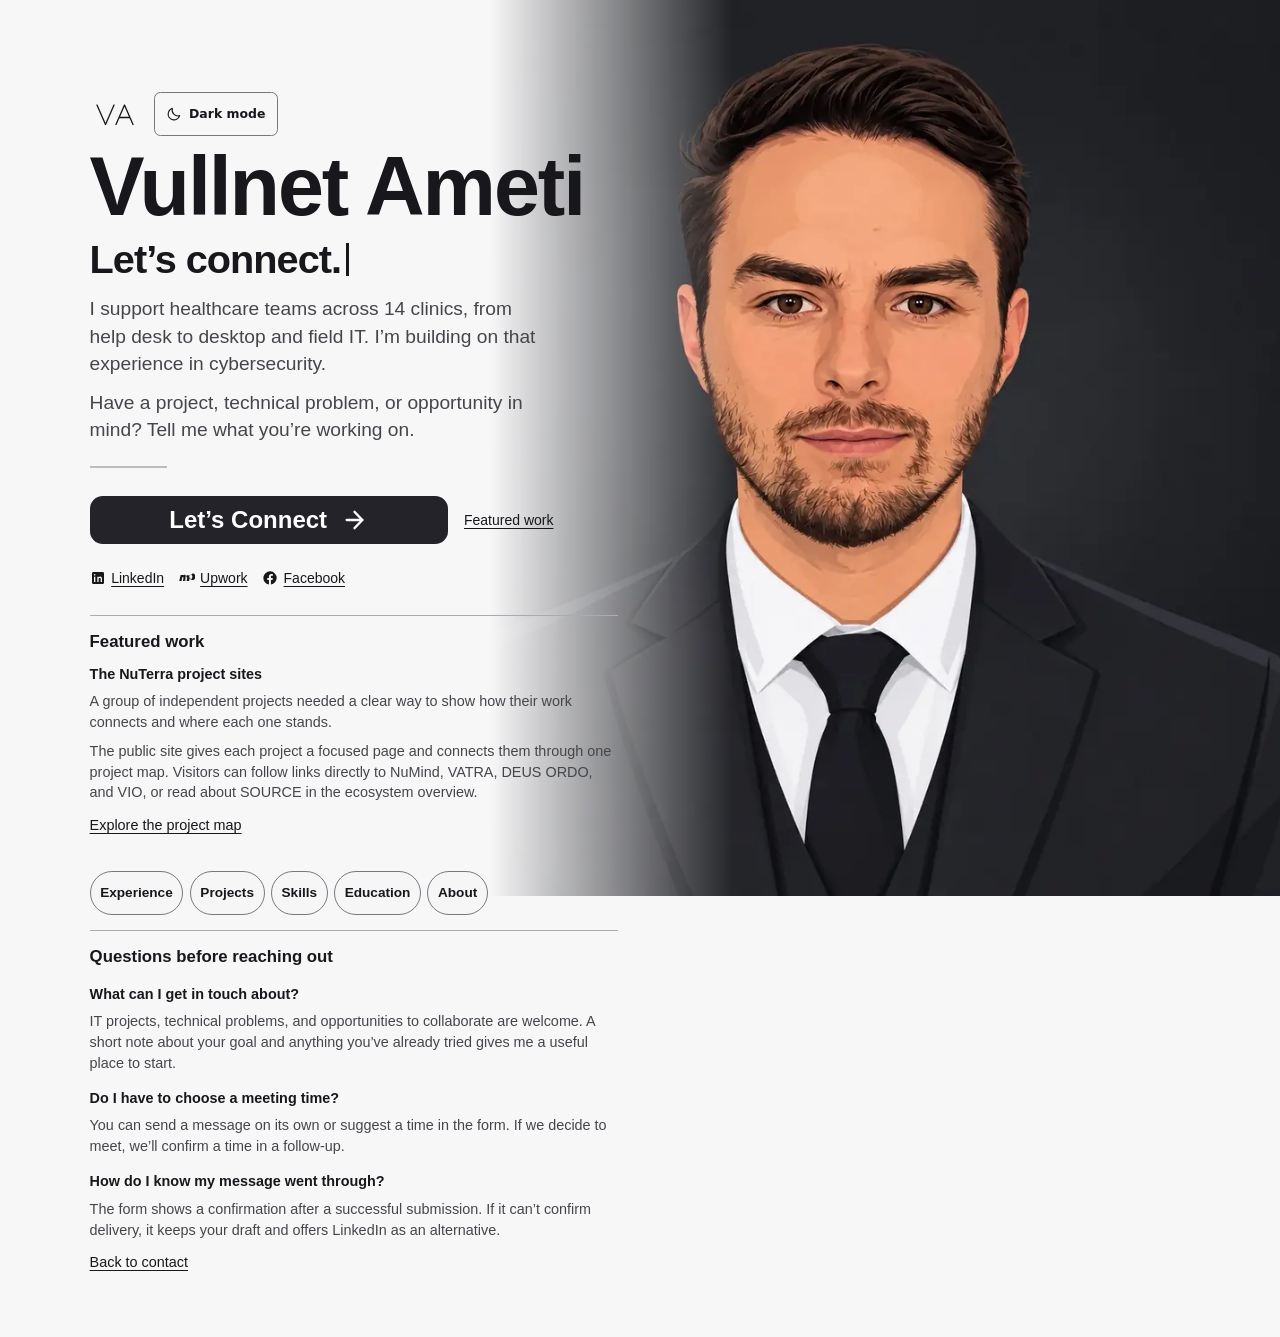
==== commit b9518210: "Add the NuTerra case study and clarify contact steps" ====
--- a/index.html
+++ b/index.html
@@ -24,7 +24,7 @@
   <link rel="icon" type="image/png" sizes="32x32" href="./favicon.png?v=20261123va">
   <link rel="icon" type="image/svg+xml" href="./favicon.svg">
   <script src="./theme.js"></script>
-  <link rel="stylesheet" href="styles.css?v=20261123editorial">
+  <link rel="stylesheet" href="styles.css?v=20261123projects">
 </head>
 <body>
   <main class="hero" aria-label="Vullnet Ameti | Personal Portfolio">
@@ -47,7 +47,10 @@
         <p>Have a project, technical problem, or opportunity in mind? Tell me what you’re working on.</p>
       </div>
       <div class="rule" aria-hidden="true"></div>
-      <button id="open-form" class="button" type="button" aria-expanded="false" aria-controls="contact-panel">Let’s Connect <img class="icon" src="arrow-right.svg" alt="" aria-hidden="true"></button>
+      <div class="hero-actions">
+        <button id="open-form" class="button" type="button" aria-expanded="false" aria-controls="contact-panel">Let’s Connect <img class="icon" src="arrow-right.svg" alt="" aria-hidden="true"></button>
+        <a class="featured-link" href="#project">Featured work</a>
+      </div>
       <section id="contact-panel" class="contact-panel" aria-labelledby="contact-heading" hidden>
         <div class="panel-heading"><h2 id="contact-heading" tabindex="-1">Let’s Connect</h2><button id="close-form" type="button" class="close" aria-label="Close contact form"><img class="icon" src="x.svg" alt="" aria-hidden="true"></button></div>
         <form id="contact-form" method="POST" action="https://formspree.io/f/xwloqyor">
@@ -67,7 +70,8 @@
           </div>
           <div class="form-field">
             <label for="message">What can I help you with?</label>
-            <textarea id="message" name="message" rows="3" maxlength="5000" required placeholder="Tell me a little about your idea, challenge, or what you need help with."></textarea>
+            <p class="form-privacy" id="message-help">Include your goal and any deadline. Leave out passwords, private records, and confidential work material.</p>
+            <textarea id="message" name="message" rows="3" maxlength="5000" aria-describedby="message-help" required placeholder="Tell me a little about your idea, challenge, or what you need help with."></textarea>
           </div>
           <details class="meeting-options" id="meeting-options" hidden>
             <summary>Suggest a meeting time (optional)</summary>
@@ -151,6 +155,13 @@
     </section>
     <div class="portrait-wrap"><img src="portrait.svg" alt="Illustrated portrait of Vullnet Ameti wearing a dark suit" width="1000" height="1000"></div>
     <section class="portfolio" aria-label="Portfolio">
+      <section class="portfolio-panel featured-work" id="project" aria-labelledby="featured-heading" tabindex="-1">
+        <h2 id="featured-heading">Featured work</h2>
+        <h3>The NuTerra project sites</h3>
+        <p>A group of independent projects needed a clear way to show how their work connects and where each one stands.</p>
+        <p>The public site gives each project a focused page and connects them through one project map. Visitors can follow links directly to NuMind, VATRA, DEUS ORDO, and VIO, or read about SOURCE in the ecosystem overview.</p>
+        <a class="portfolio-link" href="../NuTerra/#ecosystem">Explore the project map</a>
+      </section>
       <div class="portfolio-pills" role="group" aria-label="Portfolio sections" hidden>
         <button type="button" id="pill-experience" aria-controls="portfolio-experience" aria-expanded="false">Experience</button>
         <button type="button" id="pill-projects" aria-controls="portfolio-projects" aria-expanded="false">Projects</button>
@@ -315,6 +326,16 @@
         <p>I’m Vullnet Ameti. I work in IT support and help desk roles, and I’ve also managed businesses and worked on the production floor. I enjoy solving practical problems and connecting people who can help each other.</p>
         <p><strong>Practical experience. Personal connections. Follow-through.</strong></p>
       </section>
+      <section class="portfolio-panel" id="questions" aria-labelledby="contact-questions-heading">
+        <h2 id="contact-questions-heading">Questions before reaching out</h2>
+        <h3>What can I get in touch about?</h3>
+        <p>IT projects, technical problems, and opportunities to collaborate are welcome. A short note about your goal and anything you’ve already tried gives me a useful place to start.</p>
+        <h3>Do I have to choose a meeting time?</h3>
+        <p>You can send a message on its own or suggest a time in the form. If we decide to meet, we’ll confirm a time in a follow-up.</p>
+        <h3>How do I know my message went through?</h3>
+        <p>The form shows a confirmation after a successful submission. If it can’t confirm delivery, it keeps your draft and offers LinkedIn as an alternative.</p>
+        <a class="portfolio-link" href="#open-form">Back to contact</a>
+      </section>
     </section>
     <div class="matrix-trail" aria-hidden="true"></div>
   </main>
--- a/styles.css
+++ b/styles.css
@@ -93,6 +93,10 @@
   margin-block: 1.35rem 1.75rem;
   background: #bdbdc0;
 }
+
+.hero-actions { display: flex; flex-wrap: wrap; align-items: center; gap: .15rem 1rem; }
+.featured-link, .portfolio-link { display: inline-flex; align-items: center; min-height: 2.75rem; }
+.featured-link { color: inherit; font-size: .875rem; text-underline-offset: .2em; }
 
 .button {
   display: inline-flex;
@@ -123,6 +127,7 @@
 .close:focus-visible,
 .portfolio button:focus-visible,
 .portfolio a:focus-visible,
+.featured-link:focus-visible,
 .link-hub a:focus-visible,
 .form-alternative a:focus-visible,
 .meeting-options summary:focus-visible,
@@ -198,6 +203,8 @@
 .portfolio-panel :is(dl, ul) { margin: 0; padding: 0; }
 .portfolio-panel ul { list-style: none; }
 .portfolio-panel a { color: #f4f4f7; text-underline-offset: .2em; }
+.featured-work { margin-block: 0 .85rem; }
+.featured-work h3 { margin-top: .6rem; }
 
 .connection-links {
   display: flex;
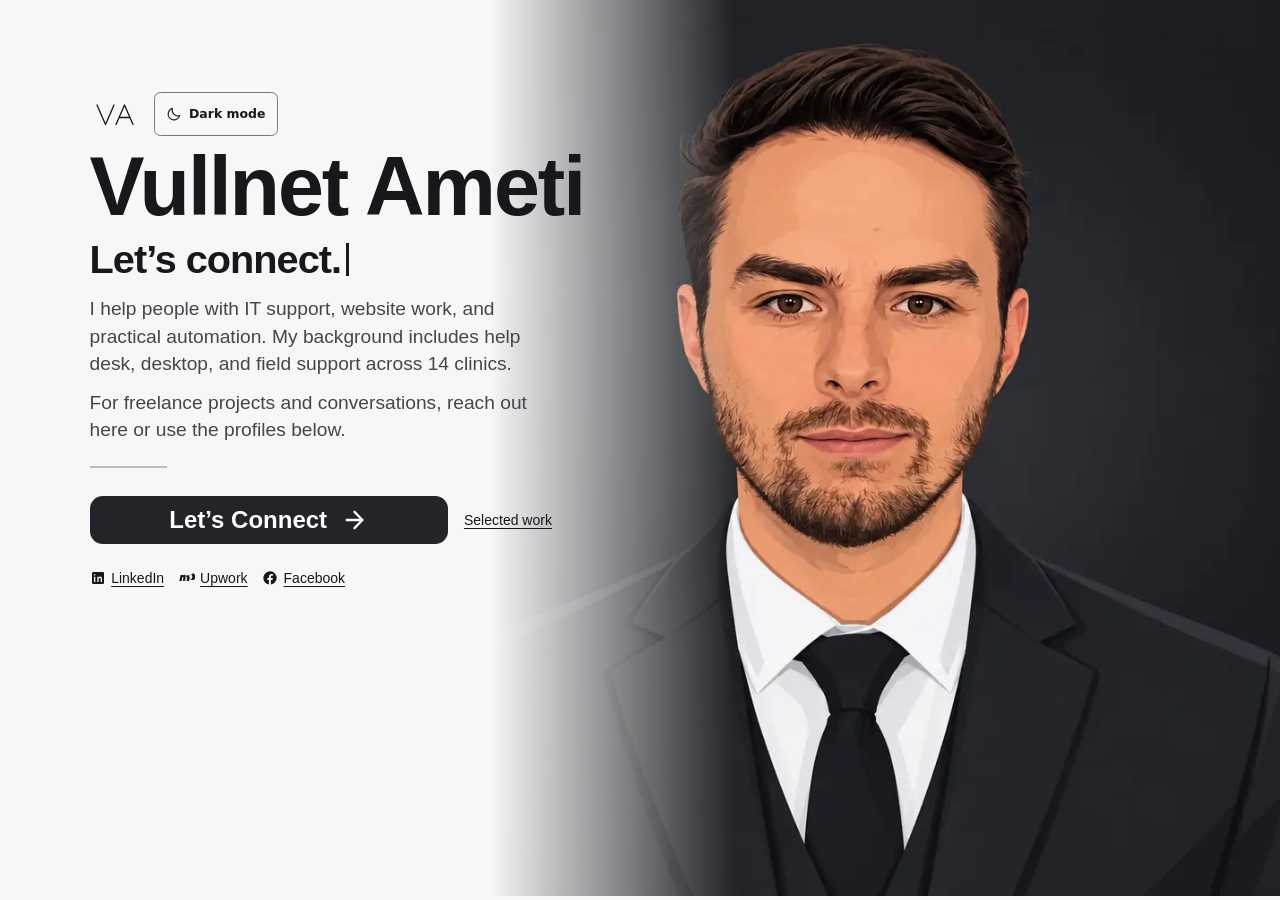
==== commit 6910298c: "Separate the VA portfolio and publish selected work" ====
--- a/index.html
+++ b/index.html
@@ -25,6 +25,7 @@
   <link rel="icon" type="image/svg+xml" href="./favicon.svg">
   <script src="./theme.js"></script>
   <link rel="stylesheet" href="styles.css?v=20261123projects">
+  <script src="./legacy-links.js" data-details="./work.html" data-anchors="project featured-heading pill-experience pill-projects pill-skills pill-education pill-about portfolio-experience experience-heading portfolio-projects projects-heading portfolio-skills skills-heading portfolio-education education-heading portfolio-about about-heading questions contact-questions-heading" defer></script>
 </head>
 <body>
   <main class="hero" aria-label="Vullnet Ameti | Personal Portfolio">
@@ -43,13 +44,13 @@
         <span class="tagline-animated" aria-hidden="true" hidden>Let’s <span class="tagline-word">connect.</span></span>
       </h2>
       <div class="intro-copy">
-        <p>I support healthcare teams across 14 clinics, from help desk to desktop and field IT. I’m building on that experience in cybersecurity.</p>
-        <p>Have a project, technical problem, or opportunity in mind? Tell me what you’re working on.</p>
+        <p>I help people with IT support, website work, and practical automation. My background includes help desk, desktop, and field support across 14 clinics.</p>
+        <p>For freelance projects and conversations, reach out here or use the profiles below.</p>
       </div>
       <div class="rule" aria-hidden="true"></div>
       <div class="hero-actions">
         <button id="open-form" class="button" type="button" aria-expanded="false" aria-controls="contact-panel">Let’s Connect <img class="icon" src="arrow-right.svg" alt="" aria-hidden="true"></button>
-        <a class="featured-link" href="#project">Featured work</a>
+        <a class="featured-link" href="./work.html">Selected work</a>
       </div>
       <section id="contact-panel" class="contact-panel" aria-labelledby="contact-heading" hidden>
         <div class="panel-heading"><h2 id="contact-heading" tabindex="-1">Let’s Connect</h2><button id="close-form" type="button" class="close" aria-label="Close contact form"><img class="icon" src="x.svg" alt="" aria-hidden="true"></button></div>
@@ -154,195 +155,11 @@
       </nav>
     </section>
     <div class="portrait-wrap"><img src="portrait.svg" alt="Illustrated portrait of Vullnet Ameti wearing a dark suit" width="1000" height="1000"></div>
-    <section class="portfolio" aria-label="Portfolio">
-      <section class="portfolio-panel featured-work" id="project" aria-labelledby="featured-heading" tabindex="-1">
-        <h2 id="featured-heading">Featured work</h2>
-        <h3>The NuTerra project sites</h3>
-        <p>A group of independent projects needed a clear way to show how their work connects and where each one stands.</p>
-        <p>The public site gives each project a focused page and connects them through one project map. Visitors can follow links directly to NuMind, VATRA, DEUS ORDO, and VIO, or read about SOURCE in the ecosystem overview.</p>
-        <a class="portfolio-link" href="../NuTerra/#ecosystem">Explore the project map</a>
-      </section>
-      <div class="portfolio-pills" role="group" aria-label="Portfolio sections" hidden>
-        <button type="button" id="pill-experience" aria-controls="portfolio-experience" aria-expanded="false">Experience</button>
-        <button type="button" id="pill-projects" aria-controls="portfolio-projects" aria-expanded="false">Projects</button>
-        <button type="button" id="pill-skills" aria-controls="portfolio-skills" aria-expanded="false">Skills</button>
-        <button type="button" id="pill-education" aria-controls="portfolio-education" aria-expanded="false">Education</button>
-        <button type="button" id="pill-about" aria-controls="portfolio-about" aria-expanded="false">About</button>
-      </div>
-      <section class="portfolio-panel" id="portfolio-experience" aria-labelledby="experience-heading">
-        <h2 id="experience-heading">Experience</h2>
-        <dl class="work-history">
-          <div>
-            <div class="job-heading">
-              <dt>Advocate Health <span>IT Technical Support Administrator II</span></dt>
-              <dd>3+ years</dd>
-            </div>
-            <p class="job-line">IT support across 14 clinics, including help desk, service desk, and desktop and field support.</p>
-          </div>
-          <div>
-            <div class="job-heading">
-              <dt>Brooksource <span>IT Field Technician</span></dt>
-              <dd>10 months</dd>
-            </div>
-            <p class="job-line">Contract field technician supporting Advocate Aurora Health: equipment setup, hardware and software support, and upgrades.</p>
-          </div>
-          <div>
-            <div class="job-heading">
-              <dt>Illyria Capital <span>Operations Analyst</span></dt>
-              <dd>3 months</dd>
-            </div>
-            <p class="job-line">Prepared financial reports, market research, and competitor profiles.</p>
-          </div>
-          <div>
-            <div class="job-heading">
-              <dt>xCell Mobile / Planet Wireless <span>General Manager</span></dt>
-              <dd>2 years, 7 months</dd>
-            </div>
-            <p class="job-line">Oversaw sales, technical support, HR, and accounting, and mentored staff.</p>
-          </div>
-          <div>
-            <div class="job-heading">
-              <dt>Milwaukee PC <span>Technician</span></dt>
-              <dd>1 year</dd>
-            </div>
-            <p class="job-line">Diagnosed and repaired computers and performed hardware and software upgrades.</p>
-          </div>
-          <div>
-            <div class="job-heading">
-              <dt>Bemis <span>Production Assembler</span></dt>
-              <dd>4 years</dd>
-            </div>
-            <p class="job-line">Production assembler.</p>
-          </div>
-          <div>
-            <div class="job-heading">
-              <dt>Fountain Park Restaurant <span>Assistant Manager</span></dt>
-              <dd>6 years</dd>
-            </div>
-            <p class="job-line">Restaurant assistant manager.</p>
-          </div>
-        </dl>
-      </section>
-      <section class="portfolio-panel" id="portfolio-projects" aria-labelledby="projects-heading">
-        <h2 id="projects-heading">Projects</h2>
-        <ul class="portfolio-projects">
-          <li>
-            <div class="project-heading"><strong><a href="../NuTerra/">The NuTerra Project</a></strong><span class="project-status">Public site live</span></div>
-            <p>I’m developing a shared framework for projects in knowledge, technology, community, and self-sufficient living.</p>
-            <p class="project-skills">Project planning · Website development · Systems design</p>
-          </li>
-          <li>
-            <div class="project-heading"><strong><a href="https://deusordo.github.io/men/" target="_blank" rel="noopener noreferrer">DEUS ORDO</a></strong><span class="project-status">Active initiative</span></div>
-            <p>I’m organizing a brotherhood around mentorship, professional growth, accountability, and community service. I built its public site and the application flow for members and guests.</p>
-            <p class="project-skills">Community building · Website development · Workflow design</p>
-          </li>
-          <li>
-            <div class="project-heading"><strong><a href="../VIO/">VIO</a></strong><span class="project-status">In development</span></div>
-            <p>I’m building a personal AI system with specialized assistants for research, planning, and follow-up, with workflows that coordinate their work.</p>
-            <p class="project-skills">AI tools · Process design · Automation</p>
-          </li>
-          <li>
-            <div class="project-heading"><strong>Personal Home Lab</strong><span class="project-status">Active</span></div>
-            <p>I configured a UniFi home network and use the setup to explore self-hosted services and Apple Home integrations through Homebridge.</p>
-            <p class="project-skills">Networking · Systems administration · Smart-home integration</p>
-          </li>
-          <li>
-            <div class="project-heading"><strong><a href="../Numind/">NuMind</a></strong><span class="project-status">In development</span></div>
-            <p>I’m developing a private toolkit for organizing early-learning activities, planning lessons, and tracking progress. NuMind’s public site describes the broader work of making practical learning materials accessible.</p>
-            <p class="project-skills">Learning design · Information organization · Progress tracking</p>
-          </li>
-
-          <li>
-            <div class="project-heading"><strong>Family Automation</strong><span class="project-status">In development</span></div>
-            <p>I’m designing workflows that connect calendars, reminders, and shared routines so a household can coordinate tasks and schedules.</p>
-            <p class="project-skills">Scheduling · Workflow design · Documentation</p>
-          </li>
-          <li>
-            <div class="project-heading"><strong>Roundtable</strong><span class="project-status">Prototype</span></div>
-            <p>I prototyped a local-first Mac app for assigning roles to AI assistants and comparing responses from different models.</p>
-            <p class="project-skills">Rapid prototyping · Native Mac development · Multi-agent workflows</p>
-          </li>
-        </ul>
-      </section>
-      <section class="portfolio-panel" id="portfolio-skills" aria-labelledby="skills-heading">
-        <h2 id="skills-heading">Skills</h2>
-        <h3>Leadership and Management</h3>
-        <ul class="portfolio-skills">
-          <li>Team leadership</li>
-          <li>Staff supervision</li>
-          <li>Training and mentoring</li>
-          <li>Operations management</li>
-        </ul>
-        <h3>Business and Operations</h3>
-        <ul class="portfolio-skills">
-          <li>Customer service</li>
-          <li>Process improvement</li>
-          <li>Practical problem-solving</li>
-          <li>Workflow design</li>
-        </ul>
-        <h3>Communication and Relationships</h3>
-        <ul class="portfolio-skills">
-          <li>Cross-team collaboration</li>
-          <li>Customer communication</li>
-          <li>Vendor coordination</li>
-          <li>Relationship building</li>
-        </ul>
-        <h3>Planning and Organization</h3>
-        <ul class="portfolio-skills">
-          <li>Project planning</li>
-          <li>Task prioritization</li>
-          <li>Scheduling</li>
-          <li>Research</li>
-          <li>Technical documentation</li>
-        </ul>
-        <h3>Technology</h3>
-        <ul class="portfolio-skills">
-          <li>IT support and troubleshooting</li>
-          <li>Computer imaging and deployment</li>
-          <li>Network troubleshooting</li>
-          <li>Cybersecurity fundamentals</li>
-          <li>Systems administration</li>
-          <li>Smart-home integration</li>
-          <li>AI tools and automation</li>
-        </ul>
-        <h3>Creative and Entrepreneurial</h3>
-        <ul class="portfolio-skills">
-          <li>Website development</li>
-          <li>Product ideation</li>
-          <li>Community building</li>
-          <li>Systems design</li>
-          <li>Independent learning</li>
-        </ul>
-      </section>
-      <section class="portfolio-panel" id="portfolio-education" aria-labelledby="education-heading">
-        <h2 id="education-heading">Education</h2>
-        <p><strong>Associate of Applied Science in Cybersecurity</strong><br>Lakeshore Technical College · December 2024</p>
-        <p><strong>B.S. in Cybersecurity and Information Assurance</strong><br>Western Governors University · In progress</p>
-        <h3>Professional Certifications</h3>
-        <p><strong>CompTIA A+</strong><br>April 14, 2026</p>
-      </section>
-      <section class="portfolio-panel" id="portfolio-about" aria-labelledby="about-heading">
-        <h2 id="about-heading">About</h2>
-        <p>I’m Vullnet Ameti. I work in IT support and help desk roles, and I’ve also managed businesses and worked on the production floor. I enjoy solving practical problems and connecting people who can help each other.</p>
-        <p><strong>Practical experience. Personal connections. Follow-through.</strong></p>
-      </section>
-      <section class="portfolio-panel" id="questions" aria-labelledby="contact-questions-heading">
-        <h2 id="contact-questions-heading">Questions before reaching out</h2>
-        <h3>What can I get in touch about?</h3>
-        <p>IT projects, technical problems, and opportunities to collaborate are welcome. A short note about your goal and anything you’ve already tried gives me a useful place to start.</p>
-        <h3>Do I have to choose a meeting time?</h3>
-        <p>You can send a message on its own or suggest a time in the form. If we decide to meet, we’ll confirm a time in a follow-up.</p>
-        <h3>How do I know my message went through?</h3>
-        <p>The form shows a confirmation after a successful submission. If it can’t confirm delivery, it keeps your draft and offers LinkedIn as an alternative.</p>
-        <a class="portfolio-link" href="#open-form">Back to contact</a>
-      </section>
-    </section>
     <div class="matrix-trail" aria-hidden="true"></div>
   </main>
   <script src="time-picker.js?v=1efd9b33efb6" defer></script>
-  <script src="script.js?v=64a98c7fd4af" defer></script>
+  <script src="script.js?v=work-contact" defer></script>
   <script src="typewriter.js?v=c1694b3ef0aa" defer></script>
-  <script src="portfolio.js?v=20261122hub" defer></script>
   <script src="matrix.js?v=2095cfff401c" defer></script>
 </body>
 </html>
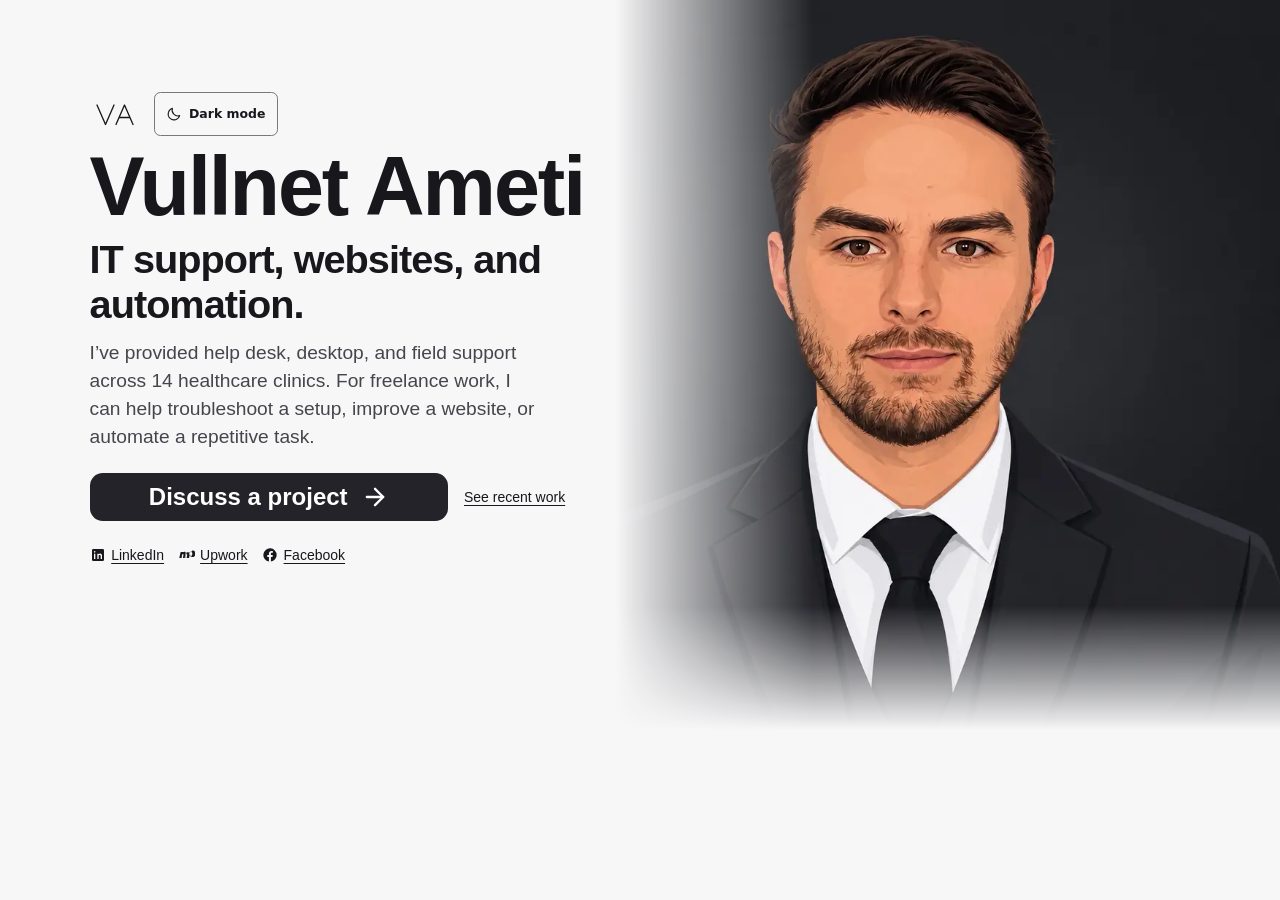
==== commit d596e3d8: "Clarify services, work examples and contact flow" ====
--- a/index.html
+++ b/index.html
@@ -4,13 +4,13 @@
   <meta charset="utf-8">
   <meta name="viewport" content="width=device-width,initial-scale=1">
   <meta name="theme-color" content="#17171b">
-  <meta name="description" content="Vullnet Ameti’s portfolio. Healthcare IT support across 14 clinics, cybersecurity, and independent projects.">
-  <title>Vullnet Ameti | Personal Portfolio</title>
+  <meta name="description" content="Vullnet Ameti offers practical IT support, website work, and workflow automation, with healthcare IT experience across 14 clinics.">
+  <title>Vullnet Ameti | IT Support, Websites &amp; Automation</title>
   <link rel="canonical" href="https://deusordo.github.io/va/">
   <meta property="og:type" content="website">
   <meta property="og:site_name" content="Vullnet Ameti | Personal Portfolio">
   <meta property="og:title" content="Vullnet Ameti | Personal Portfolio">
-  <meta property="og:description" content="Vullnet Ameti’s portfolio. Healthcare IT support across 14 clinics, cybersecurity, and independent projects.">
+  <meta property="og:description" content="Vullnet Ameti offers practical IT support, website work, and workflow automation, with healthcare IT experience across 14 clinics.">
   <meta property="og:url" content="https://deusordo.github.io/va/">
   <meta property="og:image" content="https://deusordo.github.io/va/social-preview.jpg">
   <meta property="og:image:width" content="1200">
@@ -18,13 +18,13 @@
   <meta property="og:image:alt" content="Vullnet Ameti’s illustrated portrait beside the words Let’s Connect">
   <meta name="twitter:card" content="summary_large_image">
   <meta name="twitter:title" content="Vullnet Ameti | Personal Portfolio">
-  <meta name="twitter:description" content="Vullnet Ameti’s portfolio. Healthcare IT support across 14 clinics, cybersecurity, and independent projects.">
+  <meta name="twitter:description" content="Vullnet Ameti offers practical IT support, website work, and workflow automation, with healthcare IT experience across 14 clinics.">
   <meta name="twitter:image" content="https://deusordo.github.io/va/social-preview.jpg">
   <meta name="twitter:image:alt" content="Vullnet Ameti’s illustrated portrait beside the words Let’s Connect">
   <link rel="icon" type="image/png" sizes="32x32" href="./favicon.png?v=20261123va">
   <link rel="icon" type="image/svg+xml" href="./favicon.svg">
   <script src="./theme.js"></script>
-  <link rel="stylesheet" href="styles.css?v=20261123projects">
+  <link rel="stylesheet" href="styles.css?v=20261124firstvisit">
   <script src="./legacy-links.js" data-details="./work.html" data-anchors="project featured-heading pill-experience pill-projects pill-skills pill-education pill-about portfolio-experience experience-heading portfolio-projects projects-heading portfolio-skills skills-heading portfolio-education education-heading portfolio-about about-heading questions contact-questions-heading" defer></script>
 </head>
 <body>
@@ -39,40 +39,35 @@
         </button>
       </div>
       <h1 id="page-title">Vullnet Ameti</h1>
-      <h2 class="tagline">
-        <span class="tagline-original">Let’s connect.</span>
-        <span class="tagline-animated" aria-hidden="true" hidden>Let’s <span class="tagline-word">connect.</span></span>
-      </h2>
+      <p class="tagline">IT support, websites, and automation.</p>
       <div class="intro-copy">
-        <p>I help people with IT support, website work, and practical automation. My background includes help desk, desktop, and field support across 14 clinics.</p>
-        <p>For freelance projects and conversations, reach out here or use the profiles below.</p>
+        <p>I’ve provided help desk, desktop, and field support across 14 healthcare clinics. For freelance work, I can help troubleshoot a setup, improve a website, or automate a repetitive task.</p>
       </div>
-      <div class="rule" aria-hidden="true"></div>
       <div class="hero-actions">
-        <button id="open-form" class="button" type="button" aria-expanded="false" aria-controls="contact-panel">Let’s Connect <img class="icon" src="arrow-right.svg" alt="" aria-hidden="true"></button>
-        <a class="featured-link" href="./work.html">Selected work</a>
+        <button id="open-form" class="button" type="button" aria-expanded="false" aria-controls="contact-panel">Discuss a project <img class="icon" src="arrow-right.svg" alt="" aria-hidden="true"></button>
+        <a class="featured-link" href="./work.html">See recent work</a>
       </div>
       <section id="contact-panel" class="contact-panel" aria-labelledby="contact-heading" hidden>
-        <div class="panel-heading"><h2 id="contact-heading" tabindex="-1">Let’s Connect</h2><button id="close-form" type="button" class="close" aria-label="Close contact form"><img class="icon" src="x.svg" alt="" aria-hidden="true"></button></div>
+        <div class="panel-heading"><h2 id="contact-heading" tabindex="-1">Tell me about your project</h2><button id="close-form" type="button" class="close" aria-label="Close contact form"><img class="icon" src="x.svg" alt="" aria-hidden="true"></button></div>
         <form id="contact-form" method="POST" action="https://formspree.io/f/xwloqyor">
           <div class="form-field">
             <label for="contact-name">Name</label>
-            <input id="contact-name" name="name" type="text" autocomplete="name" pattern="(?=.*\p{L})[\p{L}\p{M} .’'\-]+" title="Use letters, spaces, apostrophes, periods, or hyphens." maxlength="160" required>
+            <input id="contact-name" name="name" type="text" autocomplete="name" maxlength="160" required>
           </div>
           <div class="field-row">
             <div class="form-field">
               <label for="email">Email</label>
-              <input id="email" name="email" type="email" autocomplete="email" pattern="[^@\s]+@[^@\s]+\.[^@\s]+" title="Enter an email address like you@example.com." maxlength="254" required>
+              <input id="email" name="email" type="email" autocomplete="email" maxlength="254" required>
             </div>
             <div class="form-field">
               <label for="phone">Phone (optional)</label>
-              <input id="phone" name="phone" type="tel" autocomplete="tel" pattern="\+?(?:[ .\(\)\-]*[0-9]){7,15}[ .\(\)\-]*" title="Enter 7 to 15 digits. Include a country code for international numbers." maxlength="40">
+              <input id="phone" name="phone" type="tel" autocomplete="tel" maxlength="40">
             </div>
           </div>
           <div class="form-field">
             <label for="message">What can I help you with?</label>
-            <p class="form-privacy" id="message-help">Include your goal and any deadline. Leave out passwords, private records, and confidential work material.</p>
-            <textarea id="message" name="message" rows="3" maxlength="5000" aria-describedby="message-help" required placeholder="Tell me a little about your idea, challenge, or what you need help with."></textarea>
+            <p class="form-privacy" id="message-help">Include your goal and any deadline. Leave out passwords and confidential information.</p>
+            <textarea id="message" name="message" rows="3" maxlength="5000" aria-describedby="message-help" required></textarea>
           </div>
           <details class="meeting-options" id="meeting-options" hidden>
             <summary>Suggest a meeting time (optional)</summary>
@@ -118,7 +113,7 @@
           <input type="hidden" name="subject" value="Vullnet Ameti | Personal Portfolio — New Connection Request">
           <input type="hidden" name="source" value="VA">
           <div class="honeypot" aria-hidden="true"><label for="website">Leave this blank</label><input id="website" name="_gotcha" type="text" tabindex="-1" autocomplete="off"></div>
-          <p class="form-privacy">I use these details to respond to your inquiry and coordinate any help. Formspree processes this form.</p>
+          <p class="form-privacy">Formspree processes your message so I can reply.</p>
           <button class="button send" type="submit">Send Message <img class="icon" src="arrow-right.svg" alt="" aria-hidden="true"></button>
           <p id="form-status" class="status" role="status" aria-live="polite"></p>
           <p id="form-alternative" class="status form-alternative" hidden><a href="https://www.linkedin.com/in/vameti">Or reach me on LinkedIn</a></p>
@@ -155,11 +150,8 @@
       </nav>
     </section>
     <div class="portrait-wrap"><img src="portrait.svg" alt="Illustrated portrait of Vullnet Ameti wearing a dark suit" width="1000" height="1000"></div>
-    <div class="matrix-trail" aria-hidden="true"></div>
   </main>
   <script src="time-picker.js?v=1efd9b33efb6" defer></script>
-  <script src="script.js?v=work-contact" defer></script>
-  <script src="typewriter.js?v=c1694b3ef0aa" defer></script>
-  <script src="matrix.js?v=2095cfff401c" defer></script>
+  <script src="script.js?v=20261124firstvisit" defer></script>
 </body>
 </html>
--- a/styles.css
+++ b/styles.css
@@ -53,48 +53,7 @@
 }
 
 .intro-copy p { margin: 0; }
-.intro-copy p + p { margin-block-start: .65rem; }
-
-.tagline-is-animated .tagline-original {
-  position: absolute;
-  width: 1px;
-  height: 1px;
-  overflow: hidden;
-  white-space: nowrap;
-  clip-path: inset(50%);
-}
-
-.tagline-animated {
-  white-space: nowrap;
-}
-
-@media (prefers-reduced-motion: no-preference) {
-  .tagline-word::after {
-    display: inline-block;
-    width: .065em;
-    height: .82em;
-    margin-inline-start: .13em;
-    vertical-align: -.055em;
-    background: currentColor;
-    content: "";
-    animation: tagline-caret 1s step-end infinite;
-  }
-
-  .tagline-is-paused .tagline-word::after { animation-play-state: paused; }
-
-  @keyframes tagline-caret {
-    50% { opacity: 0; }
-  }
-}
-
-.rule {
-  width: 4.85rem;
-  height: 2px;
-  margin-block: 1.35rem 1.75rem;
-  background: #bdbdc0;
-}
-
-.hero-actions { display: flex; flex-wrap: wrap; align-items: center; gap: .15rem 1rem; }
+.hero-actions { display: flex; flex-wrap: wrap; align-items: center; gap: .15rem 1rem; margin-block-start: 1.4rem; }
 .featured-link, .portfolio-link { display: inline-flex; align-items: center; min-height: 2.75rem; }
 .featured-link { color: inherit; font-size: .875rem; text-underline-offset: .2em; }
 
@@ -281,8 +240,8 @@
 
 .portrait-wrap {
   position: absolute;
-  inset: 0 -2vw auto auto;
-  width: max(63vw, min(100svh, 70vw));
+  inset: 0 0 auto auto;
+  width: min(57vw, 50rem);
   pointer-events: none;
 }
 
@@ -290,29 +249,8 @@
   display: block;
   width: 100%;
   height: auto;
-  mask-image: linear-gradient(to right, transparent, #000 20%);
-}
-
-@media (any-pointer: fine) and (any-hover: hover) and (prefers-reduced-motion: no-preference) {
-  .matrix-trail {
-    position: fixed;
-    inset: 0;
-    overflow: hidden;
-    pointer-events: none;
-  }
-
-  .matrix-trail span {
-    position: absolute;
-    color: #a0dfbd;
-    font: 500 .8rem / 1 ui-monospace, monospace;
-    animation: digit-fade .65s ease-out both;
-  }
-
-  @keyframes digit-fade {
-    0% { opacity: 0; }
-    14% { opacity: .37; }
-    100% { opacity: 0; transform: translateY(5px); }
-  }
+  mask-image: linear-gradient(to right, transparent, #000 20%), linear-gradient(#000 83%, transparent);
+  mask-composite: intersect;
 }
 
 .contact-panel {
@@ -627,10 +565,6 @@
     font-size: clamp(1.45rem, 5.6vw, 1.95rem);
   }
 
-  .rule {
-    margin-block: 1.1rem 1.35rem;
-  }
-
   .contact-panel {
     margin-block-start: 1.35rem;
   }
@@ -654,7 +588,7 @@
   .portrait-wrap {
     position: relative;
     inset: auto;
-    width: min(100%, 34rem);
+    width: min(92%, 30rem);
     margin-inline: auto;
   }
 
@@ -696,7 +630,7 @@
   --va-field: #f6f6f7;
 }
 :root[data-theme="light"] .hero { background: #f7f7f8; }
-:root[data-theme="light"] .portrait-wrap img { mask-image: linear-gradient(to right, transparent 9%, #000 36%); }
+:root[data-theme="light"] .portrait-wrap img { mask-image: linear-gradient(to right, transparent 9%, #000 36%), linear-gradient(#000 83%, transparent); }
 @media (max-width: 760px) {
   :root[data-theme="light"] .portrait-wrap img { mask-image: linear-gradient(to bottom, transparent, #000 16%, #000 83%, transparent); }
 }
@@ -715,7 +649,6 @@
 :root[data-theme="light"] .contact-panel { background: #fff; box-shadow: 0 10px 28px #00000012; }
 :root[data-theme="light"] .close:hover { background: #0000000e; }
 :root[data-theme="light"] .close img { filter: none; }
-:root[data-theme="light"] .matrix-trail span { color: #155e3c; }
 
 .theme-toggle {
   display: inline-flex;
